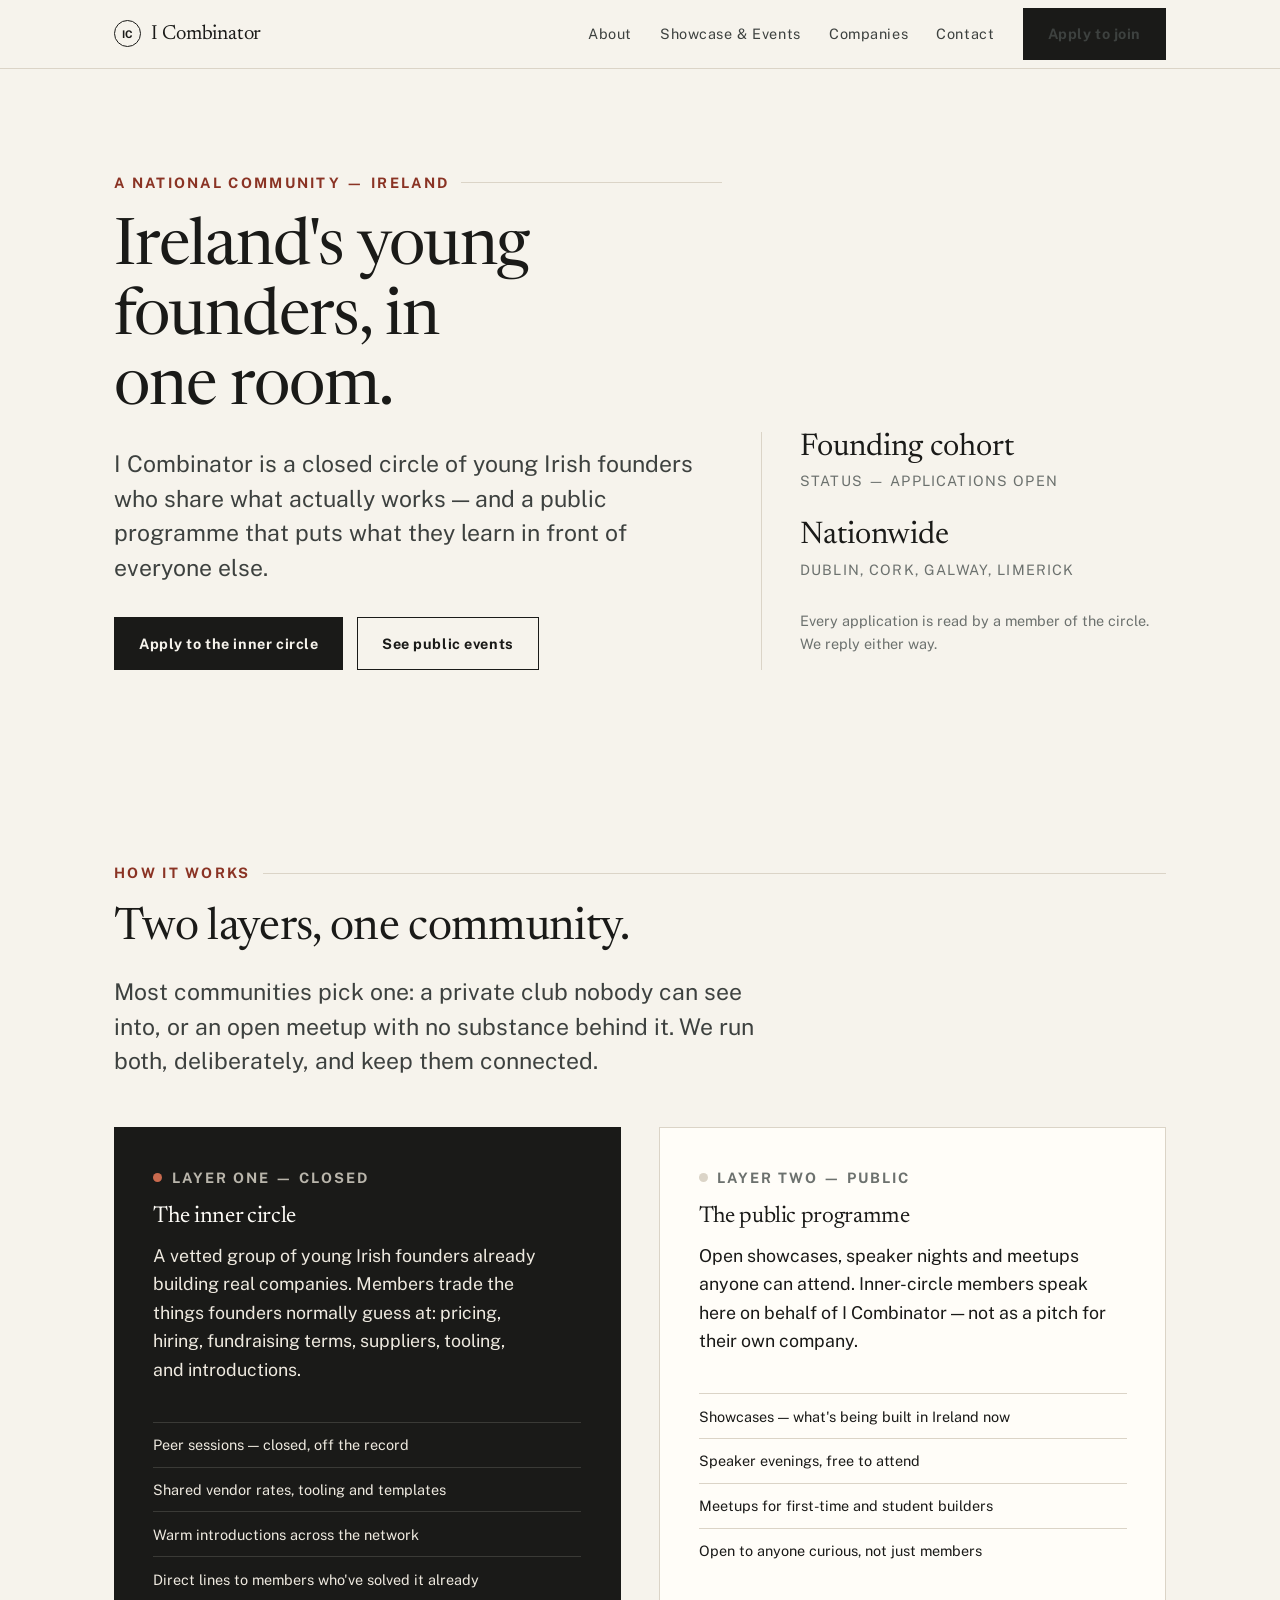
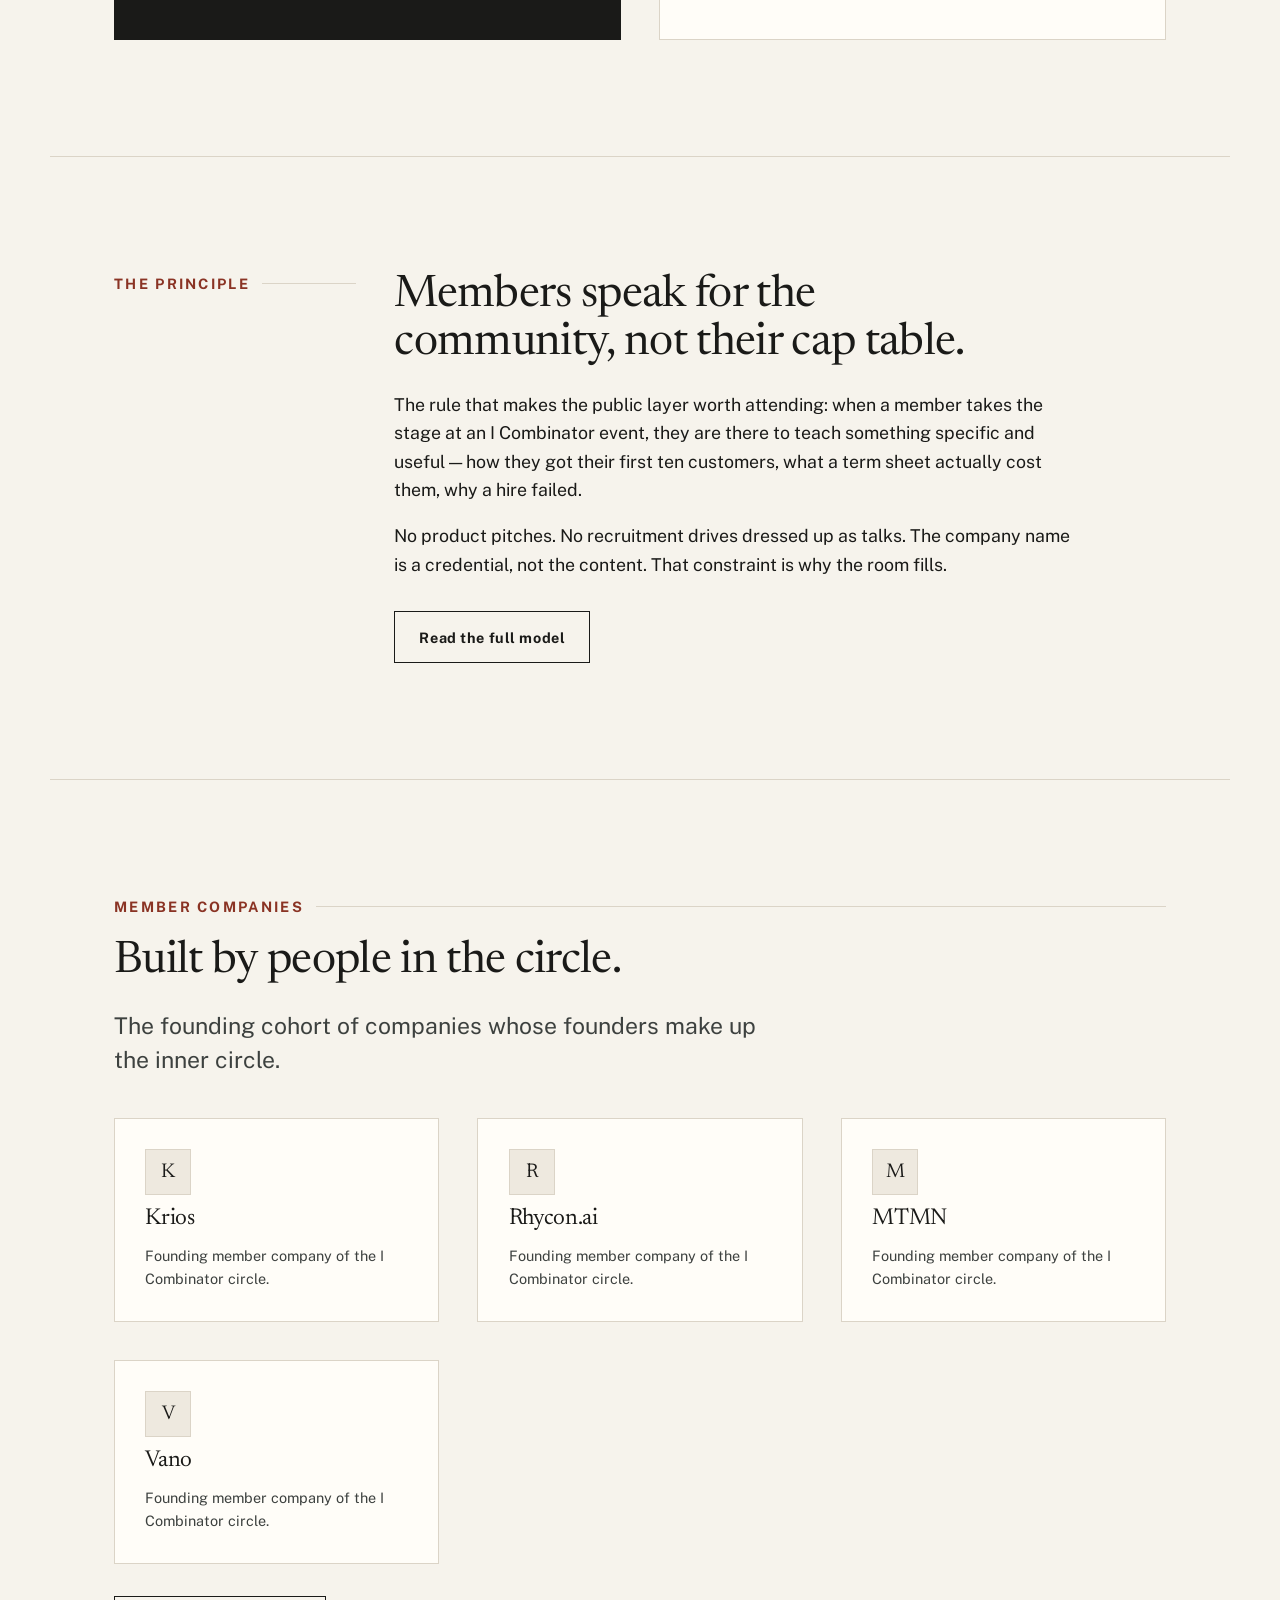
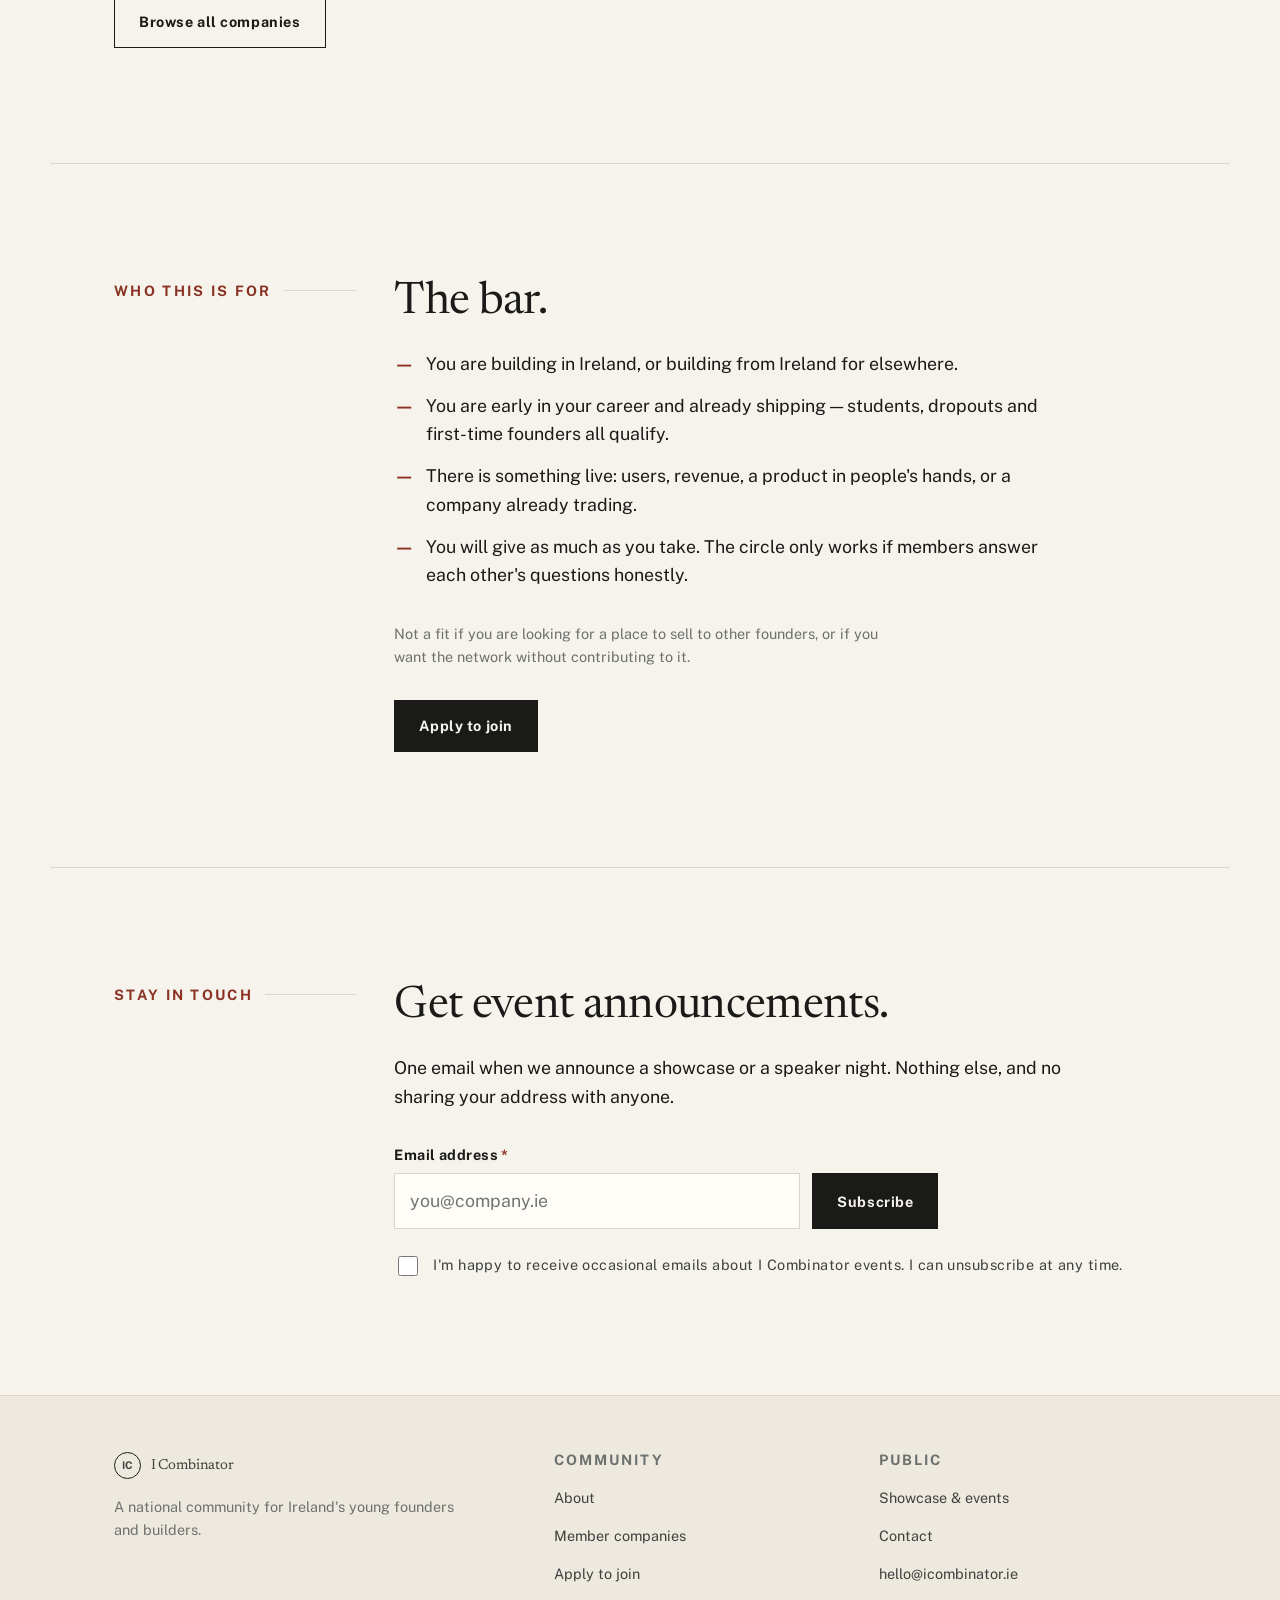
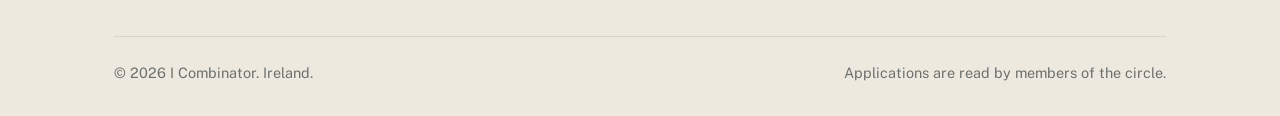
==== index.html @ bb3f9637 "Initial site: home, about, events, companies, apply, contact Static site (no build step), Matter.js-" ====
<!DOCTYPE html>
<html lang="en-IE">
<head>
<meta charset="utf-8">
<meta name="viewport" content="width=device-width, initial-scale=1">
<title>I Combinator — Ireland's community for young founders and builders</title>
<meta name="description" content="I Combinator is a national community for Ireland's best young founders and builders: a closed inner circle that shares knowledge and resources, and a public programme of showcases, talks and meetups.">
<meta property="og:title" content="I Combinator">
<meta property="og:description" content="A national community for Ireland's best young founders and builders.">
<meta property="og:type" content="website">
<link rel="preconnect" href="https://fonts.googleapis.com">
<link rel="preconnect" href="https://fonts.gstatic.com" crossorigin>
<link href="https://fonts.googleapis.com/css2?family=Newsreader:opsz,wght@6..72,400;6..72,500&family=Public+Sans:wght@400;600;700&display=swap" rel="stylesheet">
<link rel="stylesheet" href="assets/css/site.css">
<script defer src="assets/js/site.js"></script>
</head>
<body>
<a class="skip" href="#main">Skip to content</a>

<header class="site-head">
  <div class="wrap site-head__inner">
    <a class="brand" href="index.html">
      <span class="brand__mark" aria-hidden="true">IC</span>
      <span>I Combinator</span>
    </a>
    <button class="nav-toggle" type="button" aria-expanded="false" aria-controls="primary-nav">Menu</button>
    <nav class="nav" id="primary-nav" aria-label="Primary">
      <a href="about.html">About</a>
      <a href="events.html">Showcase &amp; Events</a>
      <a href="companies.html">Companies</a>
      <a href="contact.html">Contact</a>
      <a class="btn" href="apply.html">Apply to join</a>
    </nav>
  </div>
</header>

<main id="main">

  <section class="hero wrap">
    <div class="hero__grid">
      <div>
        <p class="eyebrow">A national community — Ireland</p>
        <h1>Ireland's young founders, in one room.</h1>
        <p class="lede">I Combinator is a closed circle of young Irish founders who share what
          actually works — and a public programme that puts what they learn in front of everyone else.</p>
        <div class="btn-row">
          <a class="btn" href="apply.html">Apply to the inner circle</a>
          <a class="btn btn--ghost" href="events.html">See public events</a>
        </div>
      </div>
      <div class="hero__meta">
        <span class="hero__stat">Founding cohort</span>
        <span class="hero__statlabel">Status — applications open</span>
        <span class="hero__stat">Nationwide</span>
        <span class="hero__statlabel">Dublin, Cork, Galway, Limerick</span>
        <p class="form-note">Every application is read by a member of the circle. We reply either way.</p>
      </div>
    </div>
  </section>

  <section class="section wrap">
    <p class="eyebrow">How it works</p>
    <h2>Two layers, one community.</h2>
    <p class="lede">Most communities pick one: a private club nobody can see into, or an open
      meetup with no substance behind it. We run both, deliberately, and keep them connected.</p>

    <div class="layers">
      <div class="layer layer--closed">
        <p class="layer__tag">Layer one — closed</p>
        <h3>The inner circle</h3>
        <p>A vetted group of young Irish founders already building real companies. Members trade the
          things founders normally guess at: pricing, hiring, fundraising terms, suppliers, tooling,
          and introductions.</p>
        <ul>
          <li>Peer sessions — closed, off the record</li>
          <li>Shared vendor rates, tooling and templates</li>
          <li>Warm introductions across the network</li>
          <li>Direct lines to members who've solved it already</li>
        </ul>
      </div>
      <div class="layer">
        <p class="layer__tag">Layer two — public</p>
        <h3>The public programme</h3>
        <p>Open showcases, speaker nights and meetups anyone can attend. Inner-circle members speak
          here on behalf of I Combinator — not as a pitch for their own company.</p>
        <ul>
          <li>Showcases — what's being built in Ireland now</li>
          <li>Speaker evenings, free to attend</li>
          <li>Meetups for first-time and student builders</li>
          <li>Open to anyone curious, not just members</li>
        </ul>
      </div>
    </div>
  </section>

  <section class="section wrap">
    <div class="split">
      <div><p class="eyebrow">The principle</p></div>
      <div class="measure">
        <h2>Members speak for the community, not their cap table.</h2>
        <p>The rule that makes the public layer worth attending: when a member takes the stage at an
          I Combinator event, they are there to teach something specific and useful — how they got
          their first ten customers, what a term sheet actually cost them, why a hire failed.</p>
        <p>No product pitches. No recruitment drives dressed up as talks. The company name is a
          credential, not the content. That constraint is why the room fills.</p>
        <div class="btn-row">
          <a class="btn btn--ghost" href="about.html">Read the full model</a>
        </div>
      </div>
    </div>
  </section>

  <section class="section wrap">
    <p class="eyebrow">Member companies</p>
    <h2>Built by people in the circle.</h2>
    <p class="lede">The founding cohort of companies whose founders make up the inner circle.</p>
    <!-- TODO(owner): replace the one-line descriptions below with copy each founder approves. -->
    <div class="grid-3" style="margin-top:2.5rem">
      <article class="card company">
        <span class="company__logo" aria-hidden="true">K</span>
        <h3 class="company__name">Krios</h3>
        <p class="company__desc">Founding member company of the I Combinator circle.</p>
      </article>
      <article class="card company">
        <span class="company__logo" aria-hidden="true">R</span>
        <h3 class="company__name">Rhycon.ai</h3>
        <p class="company__desc">Founding member company of the I Combinator circle.</p>
      </article>
      <article class="card company">
        <span class="company__logo" aria-hidden="true">M</span>
        <h3 class="company__name">MTMN</h3>
        <p class="company__desc">Founding member company of the I Combinator circle.</p>
      </article>
      <article class="card company">
        <span class="company__logo" aria-hidden="true">V</span>
        <h3 class="company__name">Vano</h3>
        <p class="company__desc">Founding member company of the I Combinator circle.</p>
      </article>
    </div>
    <div class="btn-row"><a class="btn btn--ghost" href="companies.html">Browse all companies</a></div>
  </section>

  <section class="section wrap">
    <div class="split">
      <div><p class="eyebrow">Who this is for</p></div>
      <div class="measure">
        <h2>The bar.</h2>
        <ul class="check">
          <li>You are building in Ireland, or building from Ireland for elsewhere.</li>
          <li>You are early in your career and already shipping — students, dropouts and
            first-time founders all qualify.</li>
          <li>There is something live: users, revenue, a product in people's hands, or a
            company already trading.</li>
          <li>You will give as much as you take. The circle only works if members answer
            each other's questions honestly.</li>
        </ul>
        <p class="form-note" style="margin-top:2rem">Not a fit if you are looking for a place to
          sell to other founders, or if you want the network without contributing to it.</p>
        <div class="btn-row"><a class="btn" href="apply.html">Apply to join</a></div>
      </div>
    </div>
  </section>

  <section class="section wrap">
    <div class="split">
      <div><p class="eyebrow">Stay in touch</p></div>
      <div>
        <h2>Get event announcements.</h2>
        <p class="measure">One email when we announce a showcase or a speaker night. Nothing else,
          and no sharing your address with anyone.</p>
        <form class="form" data-form="Newsletter signup" novalidate style="margin-top:2rem">
          <div class="field">
            <label for="nl-email">Email address <span class="req" aria-hidden="true">*</span></label>
            <div class="subscribe">
              <input type="email" id="nl-email" name="email" required autocomplete="email"
                     placeholder="you@company.ie">
              <button class="btn" type="submit" data-label="Subscribe">Subscribe</button>
            </div>
            <p class="error-msg" role="alert" hidden></p>
          </div>
          <div class="field consent">
            <input type="checkbox" id="nl-consent" name="consent" required>
            <label for="nl-consent">I'm happy to receive occasional emails about I Combinator events.
              I can unsubscribe at any time.</label>
            <p class="error-msg" role="alert" hidden></p>
          </div>
          <p class="status" role="status" tabindex="-1" hidden></p>
        </form>
      </div>
    </div>
  </section>

</main>

<footer class="site-foot">
  <div class="wrap">
    <div class="foot-grid">
      <div>
        <a class="brand" href="index.html">
          <span class="brand__mark" aria-hidden="true">IC</span>
          <span>I Combinator</span>
        </a>
        <p class="form-note" style="margin-top:1rem">A national community for Ireland's young
          founders and builders.</p>
      </div>
      <div>
        <h4>Community</h4>
        <ul>
          <li><a href="about.html">About</a></li>
          <li><a href="companies.html">Member companies</a></li>
          <li><a href="apply.html">Apply to join</a></li>
        </ul>
      </div>
      <div>
        <h4>Public</h4>
        <ul>
          <li><a href="events.html">Showcase &amp; events</a></li>
          <li><a href="contact.html">Contact</a></li>
          <li><a href="mailto:hello@icombinator.ie">hello@icombinator.ie</a></li>
        </ul>
      </div>
    </div>
    <div class="foot-base">
      <span>&copy; <span data-year>2026</span> I Combinator. Ireland.</span>
      <span>Applications are read by members of the circle.</span>
    </div>
  </div>
</footer>
</body>
</html>
---- assets/css/site.css ----
/* I Combinator — design system.
   Editorial/institutional: strict grid, generous whitespace, restrained palette,
   serif display + civic grotesk text. No gradients, no blobs, no glass, no shadows. */

/* ---------- tokens ---------- */
:root {
  --ink:        #1a1a18;
  --ink-soft:   #3d413f;
  --ink-mute:   #6c716e;
  --paper:      #f6f3ec;
  --paper-2:    #eee9df;
  --line:       #dbd4c7;
  --accent:     #8a3324;   /* deep rust — deliberately unlike YC orange / EI navy-green */
  --accent-ink: #6d2818;
  --white:      #fffdf8;

  --w-page: 1180px;
  --gap: clamp(1.25rem, 3vw, 2.5rem);
  --pad-x: clamp(1.25rem, 5vw, 4rem);
  --section-y: clamp(4rem, 9vw, 8rem);

  --serif: "Newsreader", "Iowan Old Style", Georgia, "Times New Roman", serif;
  --sans: "Public Sans", -apple-system, BlinkMacSystemFont, "Segoe UI", Helvetica, Arial, sans-serif;

  --step--1: clamp(0.82rem, 0.79rem + 0.15vw, 0.9rem);
  --step-0:  clamp(1rem, 0.96rem + 0.2vw, 1.11rem);
  --step-1:  clamp(1.2rem, 1.12rem + 0.4vw, 1.5rem);
  --step-2:  clamp(1.5rem, 1.35rem + 0.75vw, 2.1rem);
  --step-3:  clamp(1.9rem, 1.6rem + 1.5vw, 3rem);
  --step-4:  clamp(2.4rem, 1.85rem + 2.75vw, 4.4rem);
}

/* ---------- reset ---------- */
*, *::before, *::after { box-sizing: border-box; }
html { -webkit-text-size-adjust: 100%; scroll-behavior: smooth; }
@media (prefers-reduced-motion: reduce) {
  html { scroll-behavior: auto; }
  *, *::before, *::after { animation-duration: .01ms !important; animation-iteration-count: 1 !important;
    transition-duration: .01ms !important; scroll-behavior: auto !important; }
}
body {
  margin: 0; background: var(--paper); color: var(--ink);
  font-family: var(--sans); font-size: var(--step-0); line-height: 1.6;
  text-rendering: optimizeLegibility;
}
img, svg { max-width: 100%; height: auto; display: block; }
h1, h2, h3, h4 { font-family: var(--serif); font-weight: 400; line-height: 1.08;
  letter-spacing: -0.015em; margin: 0 0 .5em; text-wrap: balance; }
h1 { font-size: var(--step-4); }
h2 { font-size: var(--step-3); }
h3 { font-size: var(--step-1); }
p { margin: 0 0 1em; text-wrap: pretty; }
a { color: inherit; text-underline-offset: .22em; text-decoration-thickness: 1px; }
:focus-visible { outline: 2.5px solid var(--accent); outline-offset: 3px; border-radius: 2px; }

/* ---------- layout ---------- */
.wrap { width: 100%; max-width: var(--w-page); margin-inline: auto; padding-inline: var(--pad-x); }
.section { padding-block: var(--section-y); }
.section + .section { border-top: 1px solid var(--line); }
.skip { position: absolute; left: -9999px; top: 0; background: var(--ink); color: var(--paper);
  padding: .75rem 1.25rem; z-index: 100; }
.skip:focus { left: 1rem; top: 1rem; }

.eyebrow {
  font-size: var(--step--1); letter-spacing: .16em; text-transform: uppercase;
  font-weight: 700; color: var(--accent); margin: 0 0 1.25rem;
  display: flex; align-items: center; gap: .75rem;
}
.eyebrow::after { content: ""; flex: 1; height: 1px; background: var(--line); }
.lede { font-size: var(--step-1); line-height: 1.5; color: var(--ink-soft); max-width: 46ch; }
.measure { max-width: 62ch; }

/* ---------- header ---------- */
.site-head { position: sticky; top: 0; z-index: 50; background: var(--paper);
  border-bottom: 1px solid var(--line); }
.site-head__inner { display: flex; align-items: center; justify-content: space-between; gap: 1rem;
  min-height: 68px; }
.brand { display: flex; align-items: center; gap: .6rem; font-family: var(--serif);
  font-size: 1.28rem; letter-spacing: -0.01em; text-decoration: none; }
.brand__mark { width: 27px; height: 27px; flex: none; border: 1.5px solid var(--ink); border-radius: 50%;
  display: grid; place-items: center; font-family: var(--sans); font-size: .66rem;
  font-weight: 700; letter-spacing: -0.02em; }
.nav { display: flex; align-items: center; gap: clamp(1rem, 2.2vw, 2rem); }
.nav a { font-size: var(--step--1); letter-spacing: .04em; text-decoration: none; color: var(--ink-soft); }
.nav a:hover, .nav a[aria-current="page"] { color: var(--ink); }
.nav a[aria-current="page"] { text-decoration: underline; text-decoration-color: var(--accent);
  text-decoration-thickness: 2px; }
.nav-toggle { display: none; }

@media (max-width: 880px) {
  .site-head__inner { position: relative; }
  .nav-toggle { display: inline-flex; align-items: center; gap: .5rem; background: none;
    border: 1px solid var(--line); padding: .55rem .8rem; font: inherit; font-size: var(--step--1);
    color: var(--ink); cursor: pointer; min-height: 44px; }
  .nav { position: absolute; inset: 100% 0 auto 0; flex-direction: column; align-items: stretch;
    gap: 0; background: var(--paper); border-bottom: 1px solid var(--line);
    padding: .5rem 0; margin-top: 1px; }
  .nav[hidden] { display: none; }
  .nav a { padding: .9rem 0; font-size: var(--step-0); min-height: 44px; display: flex;
    align-items: center; }
  .nav .btn { margin-top: .5rem; justify-content: center; }
}

/* ---------- buttons ---------- */
.btn { display: inline-flex; align-items: center; justify-content: center; gap: .5rem;
  padding: .85rem 1.5rem; min-height: 46px; font-size: var(--step--1); font-weight: 700;
  letter-spacing: .04em; text-decoration: none; border: 1px solid var(--ink); cursor: pointer;
  background: var(--ink); color: var(--paper); font-family: inherit;
  transition: background .18s ease, color .18s ease, border-color .18s ease; }
.btn:hover { background: var(--accent); border-color: var(--accent); }
.btn--ghost { background: transparent; color: var(--ink); }
.btn--ghost:hover { background: var(--ink); color: var(--paper); border-color: var(--ink); }
.btn-row { display: flex; flex-wrap: wrap; gap: .85rem; margin-top: 2rem; }

/* ---------- hero ---------- */
.hero { padding-block: clamp(3.5rem, 8vw, 7rem) clamp(3rem, 6vw, 5.5rem); }
.hero__grid { display: grid; grid-template-columns: 1.35fr .9fr; gap: var(--gap); align-items: end; }
.hero h1 { margin-bottom: .35em; }
.hero__meta { border-left: 1px solid var(--line); padding-left: var(--gap); }
.hero__stat { display: block; font-family: var(--serif); font-size: var(--step-2); line-height: 1; }
.hero__statlabel { font-size: var(--step--1); color: var(--ink-mute); letter-spacing: .08em;
  text-transform: uppercase; margin: .4rem 0 1.75rem; display: block; }
@media (max-width: 880px) {
  .hero__grid { grid-template-columns: 1fr; align-items: start; }
  .hero__meta { border-left: 0; border-top: 1px solid var(--line); padding-left: 0; padding-top: var(--gap); }
}

/* ---------- two-layer diagram ---------- */
.layers { display: grid; grid-template-columns: repeat(2, 1fr); gap: var(--gap); margin-top: 3rem; }
.layer { border: 1px solid var(--line); background: var(--white); padding: clamp(1.5rem, 3vw, 2.5rem);
  display: flex; flex-direction: column; }
.layer__tag { font-size: var(--step--1); letter-spacing: .14em; text-transform: uppercase; font-weight: 700;
  color: var(--ink-mute); margin-bottom: 1rem; display: flex; align-items: center; gap: .6rem; }
.layer__tag::before { content: ""; width: 9px; height: 9px; border-radius: 50%; background: var(--line); }
.layer--closed { background: var(--ink); color: var(--paper-2); border-color: var(--ink); }
.layer--closed .layer__tag { color: #b9b5ab; }
.layer--closed .layer__tag::before { background: #c96a4e; }
.layer--closed h3 { color: var(--white); }
.layer ul { margin: 1.25rem 0 0; padding: 0; list-style: none; }
.layer li { padding: .65rem 0; border-top: 1px solid var(--line); font-size: var(--step--1); }
.layer--closed li { border-color: #3a3a36; }
@media (max-width: 760px) { .layers { grid-template-columns: 1fr; } }

/* ---------- grids ---------- */
.grid-3 { display: grid; grid-template-columns: repeat(auto-fit, minmax(min(100%, 270px), 1fr)); gap: var(--gap); }
.grid-2 { display: grid; grid-template-columns: repeat(auto-fit, minmax(min(100%, 340px), 1fr)); gap: var(--gap); }
.split { display: grid; grid-template-columns: minmax(0, 22ch) minmax(0, 1fr); gap: var(--gap); }
@media (max-width: 760px) { .split { grid-template-columns: 1fr; } }

.numbered { counter-reset: n; }
.numbered > * { counter-increment: n; }
.numbered h3::before { content: counter(n, decimal-leading-zero); font-family: var(--sans);
  font-size: var(--step--1); font-weight: 700; color: var(--accent); display: block;
  margin-bottom: .75rem; letter-spacing: .1em; }

/* ---------- cards ---------- */
.card { border: 1px solid var(--line); background: var(--white); padding: clamp(1.25rem, 2.5vw, 1.9rem);
  display: flex; flex-direction: column; gap: .5rem; }
.card__meta { font-size: var(--step--1); color: var(--ink-mute); letter-spacing: .06em;
  text-transform: uppercase; }

.company { gap: .75rem; }
.company__logo { width: 46px; height: 46px; border: 1px solid var(--line); display: grid;
  place-items: center; font-family: var(--serif); font-size: 1.25rem; background: var(--paper-2);
  color: var(--ink); flex: none; }
.company__name { font-family: var(--serif); font-size: var(--step-1); margin: 0; }
.company__desc { color: var(--ink-soft); font-size: var(--step--1); margin: 0; }
.company__founder { font-size: var(--step--1); color: var(--ink-mute); margin-top: auto; padding-top: .9rem;
  border-top: 1px solid var(--line); }
.company__founder a { color: var(--ink-soft); }
.tag { display: inline-block; font-size: .72rem; letter-spacing: .1em; text-transform: uppercase;
  border: 1px solid var(--line); padding: .25rem .55rem; color: var(--ink-mute); }
.filters { display: flex; flex-wrap: wrap; gap: .6rem; margin-bottom: 2.5rem; }
.filter { font: inherit; font-size: var(--step--1); letter-spacing: .06em; text-transform: uppercase;
  background: none; border: 1px solid var(--line); padding: .6rem 1rem; min-height: 44px;
  cursor: pointer; color: var(--ink-soft); }
.filter[aria-pressed="true"] { background: var(--ink); color: var(--paper); border-color: var(--ink); }

/* ---------- events ---------- */
.event { display: grid; grid-template-columns: 140px 1fr auto; gap: var(--gap); align-items: start;
  padding-block: 2rem; border-top: 1px solid var(--line); }
.event:last-child { border-bottom: 1px solid var(--line); }
.event__date { font-family: var(--serif); font-size: var(--step-1); line-height: 1.1; }
.event__date span { display: block; font-family: var(--sans); font-size: var(--step--1);
  color: var(--ink-mute); letter-spacing: .08em; text-transform: uppercase; margin-top: .3rem; }
.event__body h3 { margin-bottom: .35em; }
.event__body p { margin-bottom: .5rem; }
@media (max-width: 760px) {
  .event { grid-template-columns: 1fr; gap: 1rem; }
  .event__date { display: flex; align-items: baseline; gap: .6rem; }
  .event__date span { margin-top: 0; }
}

/* ---------- forms ---------- */
.form { display: grid; gap: 1.5rem; max-width: 46rem; }
.field { display: grid; gap: .45rem; }
.field label { font-size: var(--step--1); font-weight: 700; letter-spacing: .03em; }
.field .hint { font-size: var(--step--1); color: var(--ink-mute); }
.req { color: var(--accent); }
input, textarea, select { font: inherit; font-size: var(--step-0); padding: .8rem .9rem; min-height: 46px;
  border: 1px solid var(--line); background: var(--white); color: var(--ink); border-radius: 0; width: 100%; }
input:focus, textarea:focus, select:focus { border-color: var(--ink); }
textarea { min-height: 8rem; resize: vertical; line-height: 1.55; }
.field--error input, .field--error textarea, .field--error select { border-color: var(--accent); }
.error-msg { font-size: var(--step--1); color: var(--accent-ink); font-weight: 700; }
.error-msg[hidden] { display: none; }
.field-row { display: grid; grid-template-columns: 1fr 1fr; gap: 1.5rem; }
@media (max-width: 620px) { .field-row { grid-template-columns: 1fr; } }
.form-note { font-size: var(--step--1); color: var(--ink-mute); max-width: 56ch; }
.consent { display: grid; grid-template-columns: auto 1fr; gap: .75rem; align-items: start; }
.consent input { width: 20px; height: 20px; min-height: 20px; margin-top: .2rem; accent-color: var(--accent); }
.consent label { font-weight: 400; font-size: var(--step--1); color: var(--ink-soft); }

.status { padding: 1rem 1.25rem; border: 1px solid var(--ink); background: var(--white);
  font-size: var(--step--1); }
.status[hidden] { display: none; }

.subscribe { display: flex; gap: .75rem; flex-wrap: wrap; max-width: 34rem; }
.subscribe input { flex: 1 1 15rem; }

/* ---------- checklist ---------- */
.check { list-style: none; padding: 0; margin: 0; display: grid; gap: .85rem; }
.check li { display: grid; grid-template-columns: auto 1fr; gap: .75rem; align-items: start; }
.check li::before { content: "—"; color: var(--accent); font-weight: 700; }

/* ---------- footer ---------- */
.site-foot { border-top: 1px solid var(--line); background: var(--paper-2); padding-block: 3.5rem 2rem; }
.foot-grid { display: grid; grid-template-columns: 1.4fr repeat(2, minmax(0, 1fr)); gap: var(--gap); }
.foot-grid h4 { font-family: var(--sans); font-size: var(--step--1); letter-spacing: .14em;
  text-transform: uppercase; color: var(--ink-mute); font-weight: 700; margin-bottom: 1rem; }
.foot-grid ul { list-style: none; margin: 0; padding: 0; display: grid; gap: .6rem; }
.foot-grid a { font-size: var(--step--1); color: var(--ink-soft); text-decoration: none; }
.foot-grid a:hover { color: var(--ink); text-decoration: underline; }
.foot-base { margin-top: 3rem; padding-top: 1.5rem; border-top: 1px solid var(--line);
  display: flex; flex-wrap: wrap; gap: 1rem; justify-content: space-between;
  font-size: var(--step--1); color: var(--ink-mute); }
@media (max-width: 760px) { .foot-grid { grid-template-columns: 1fr; } }

/* ---------- page header ---------- */
.page-head { padding-block: clamp(3rem, 6vw, 5rem) clamp(2rem, 4vw, 3rem);
  border-bottom: 1px solid var(--line); }
.page-head h1 { font-size: var(--step-3); }
.page-head .lede { max-width: 58ch; }
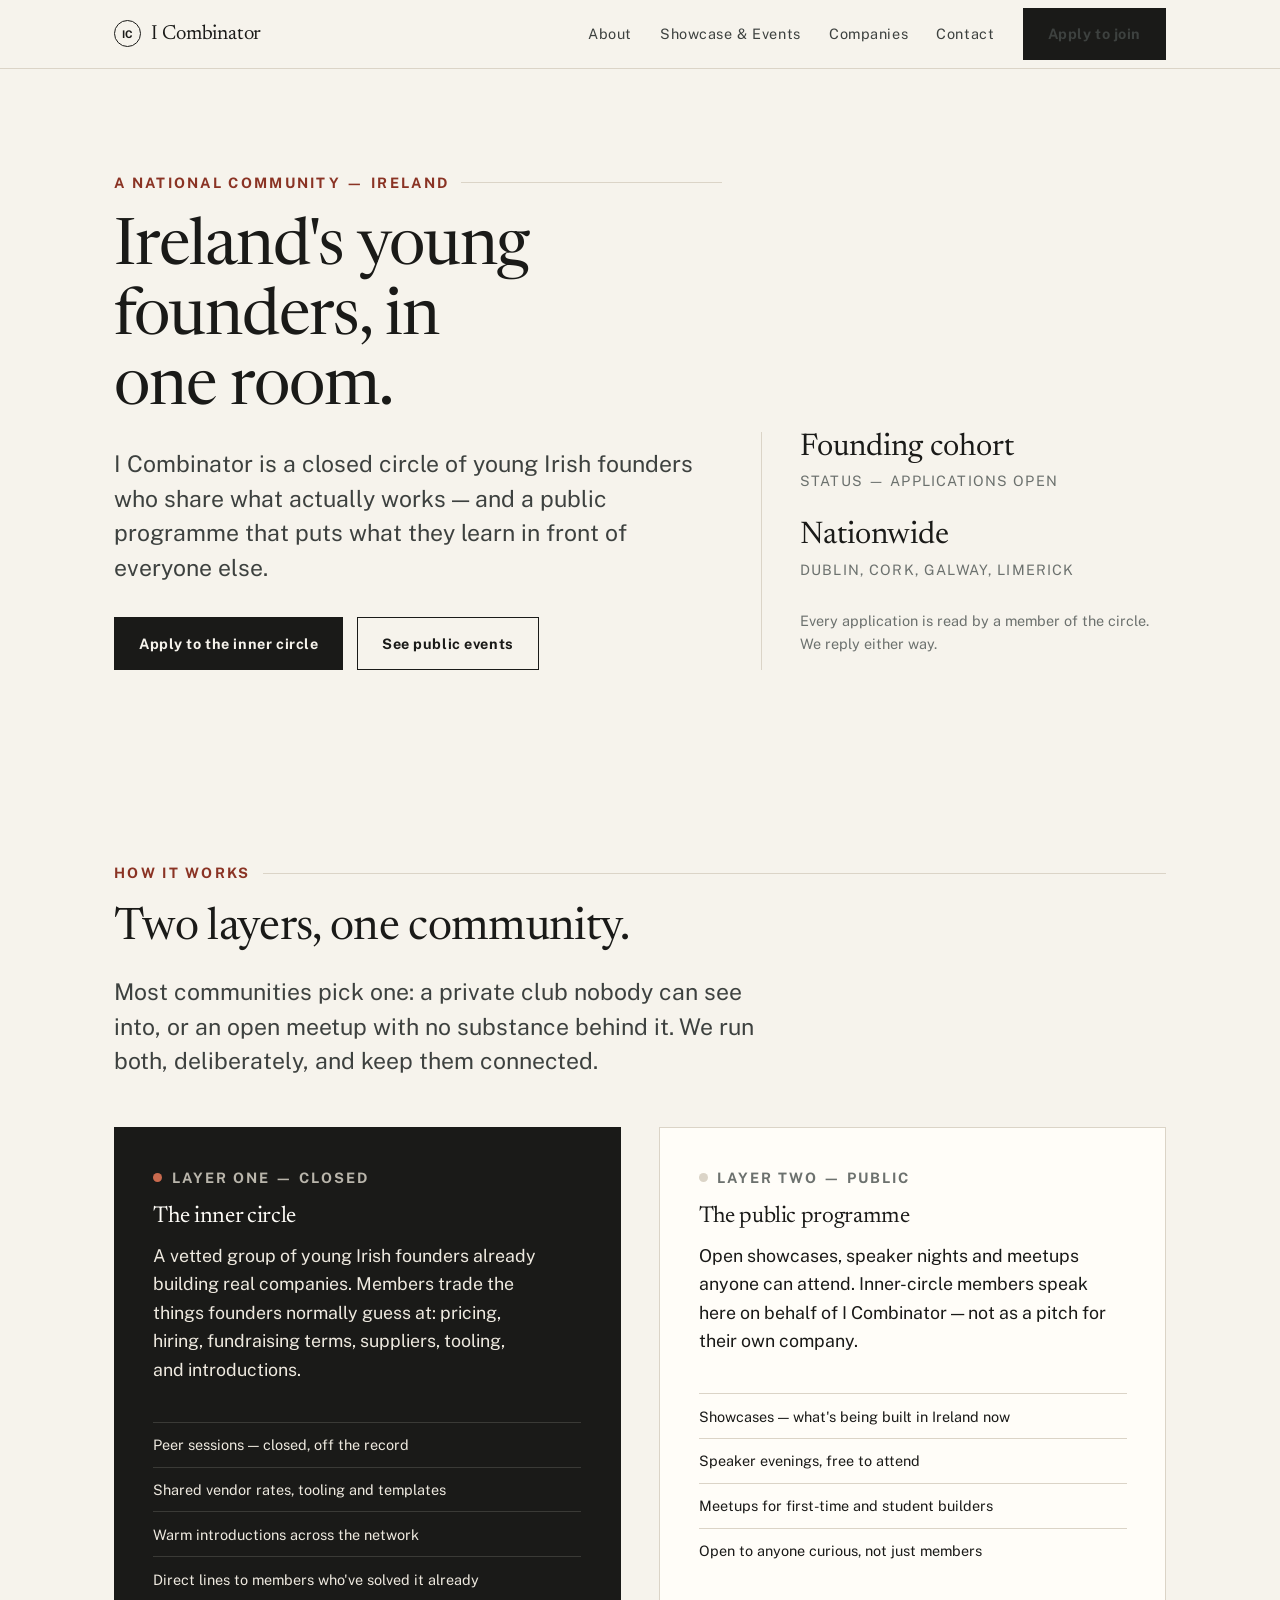
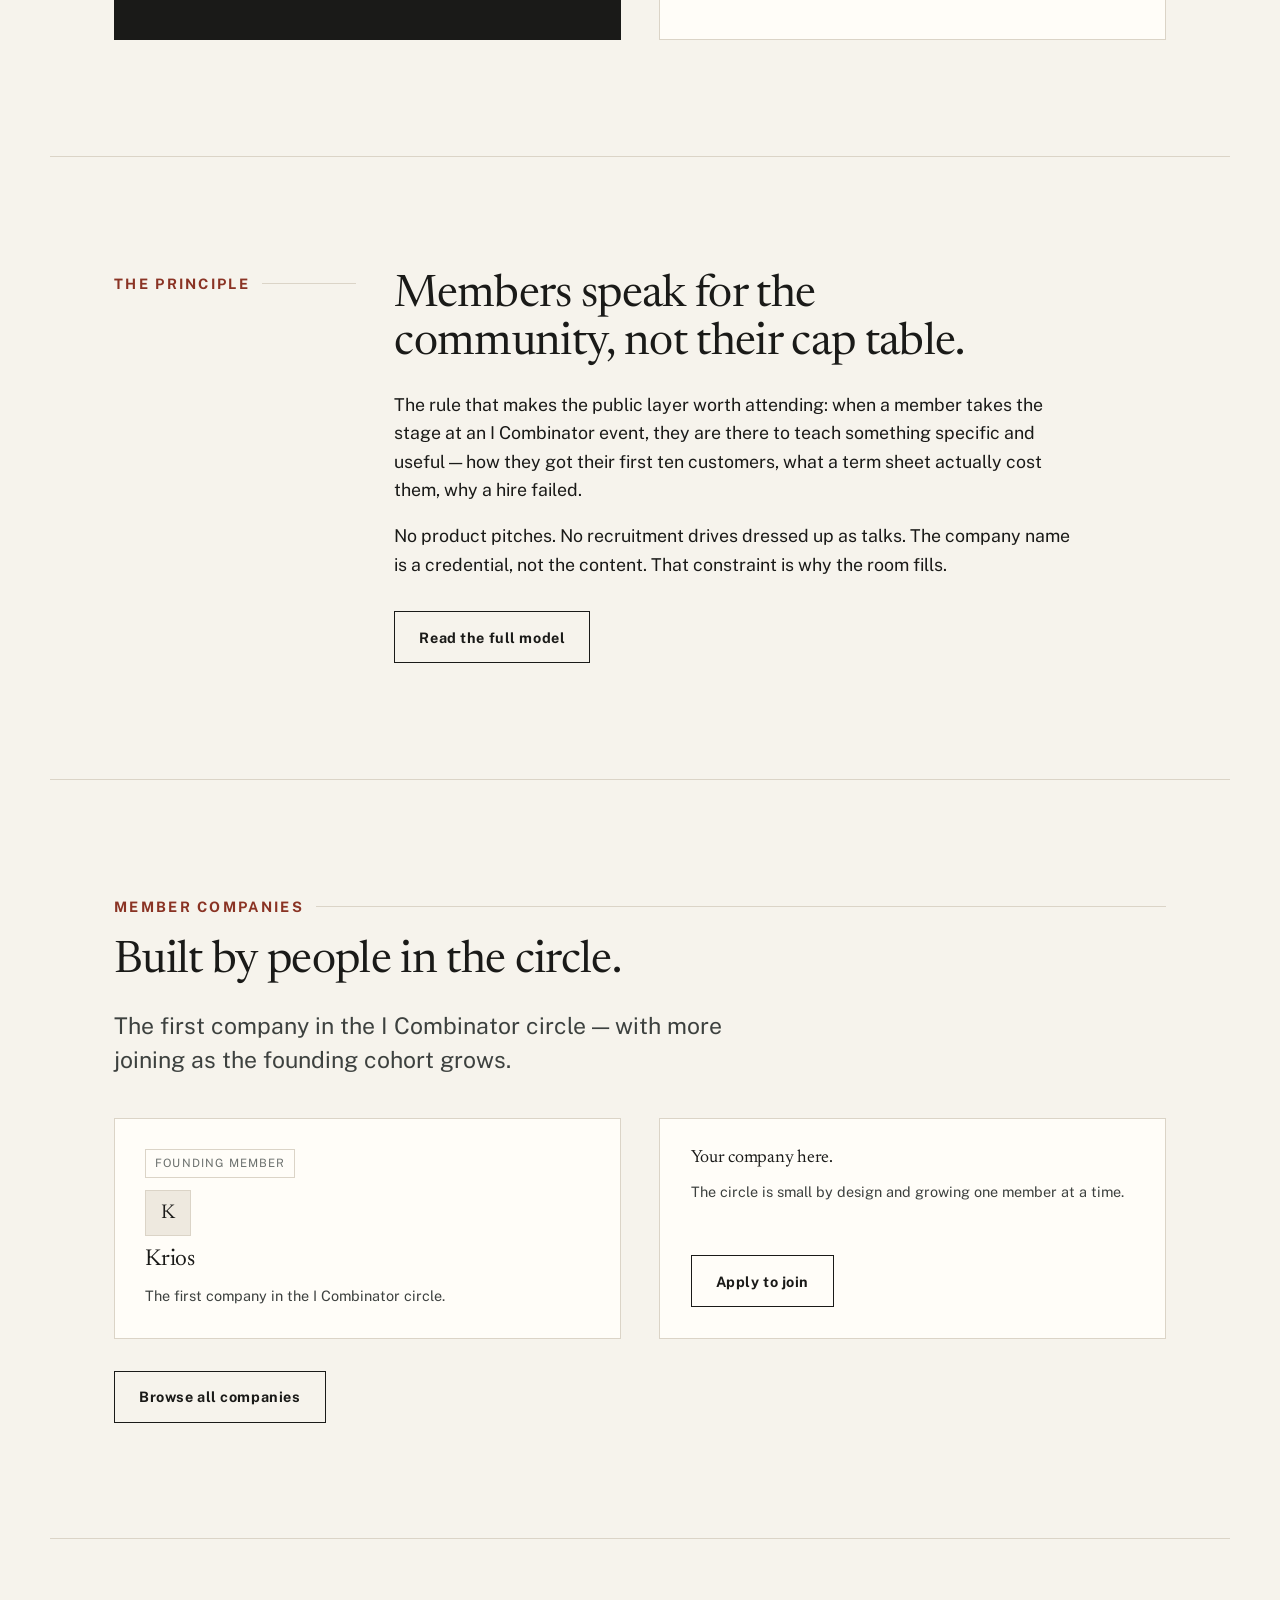
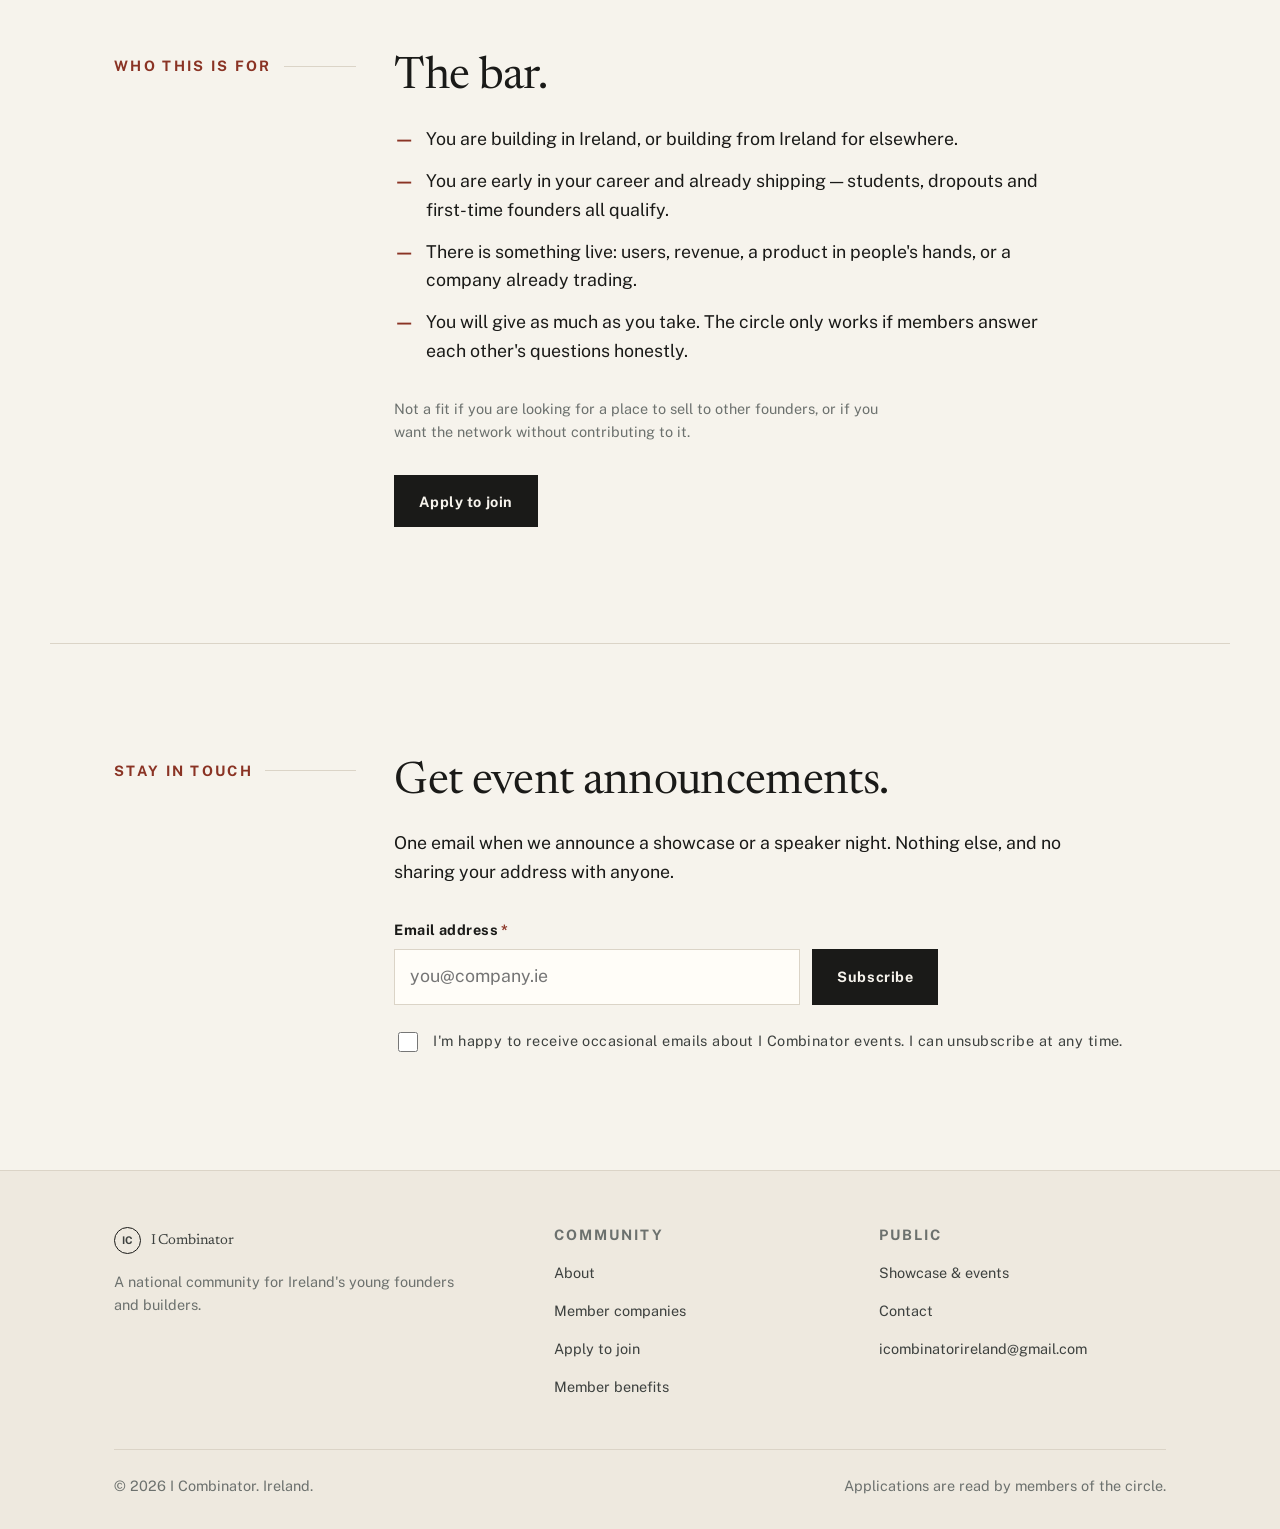
==== commit c315731f: "Wire mailing list to icombinatorireland@gmail.com, trim directory to Krios, add member benefits page" ====
--- a/index.html
+++ b/index.html
@@ -113,28 +113,19 @@
   <section class="section wrap">
     <p class="eyebrow">Member companies</p>
     <h2>Built by people in the circle.</h2>
-    <p class="lede">The founding cohort of companies whose founders make up the inner circle.</p>
-    <!-- TODO(owner): replace the one-line descriptions below with copy each founder approves. -->
+    <p class="lede">The first company in the I Combinator circle — with more joining as the
+      founding cohort grows.</p>
     <div class="grid-3" style="margin-top:2.5rem">
       <article class="card company">
+        <span class="tag" style="align-self:flex-start">Founding member</span>
         <span class="company__logo" aria-hidden="true">K</span>
         <h3 class="company__name">Krios</h3>
-        <p class="company__desc">Founding member company of the I Combinator circle.</p>
+        <p class="company__desc">The first company in the I Combinator circle.</p>
       </article>
-      <article class="card company">
-        <span class="company__logo" aria-hidden="true">R</span>
-        <h3 class="company__name">Rhycon.ai</h3>
-        <p class="company__desc">Founding member company of the I Combinator circle.</p>
-      </article>
-      <article class="card company">
-        <span class="company__logo" aria-hidden="true">M</span>
-        <h3 class="company__name">MTMN</h3>
-        <p class="company__desc">Founding member company of the I Combinator circle.</p>
-      </article>
-      <article class="card company">
-        <span class="company__logo" aria-hidden="true">V</span>
-        <h3 class="company__name">Vano</h3>
-        <p class="company__desc">Founding member company of the I Combinator circle.</p>
+      <article class="card company" style="justify-content:center;align-items:flex-start">
+        <h3 class="company__name" style="font-size:var(--step-0)">Your company here.</h3>
+        <p class="company__desc">The circle is small by design and growing one member at a time.</p>
+        <a class="btn btn--ghost" href="apply.html" style="margin-top:auto">Apply to join</a>
       </article>
     </div>
     <div class="btn-row"><a class="btn btn--ghost" href="companies.html">Browse all companies</a></div>
@@ -209,6 +200,7 @@
           <li><a href="about.html">About</a></li>
           <li><a href="companies.html">Member companies</a></li>
           <li><a href="apply.html">Apply to join</a></li>
+          <li><a href="benefits.html">Member benefits</a></li>
         </ul>
       </div>
       <div>
@@ -216,7 +208,7 @@
         <ul>
           <li><a href="events.html">Showcase &amp; events</a></li>
           <li><a href="contact.html">Contact</a></li>
-          <li><a href="mailto:hello@icombinator.ie">hello@icombinator.ie</a></li>
+          <li><a href="mailto:icombinatorireland@gmail.com">icombinatorireland@gmail.com</a></li>
         </ul>
       </div>
     </div>
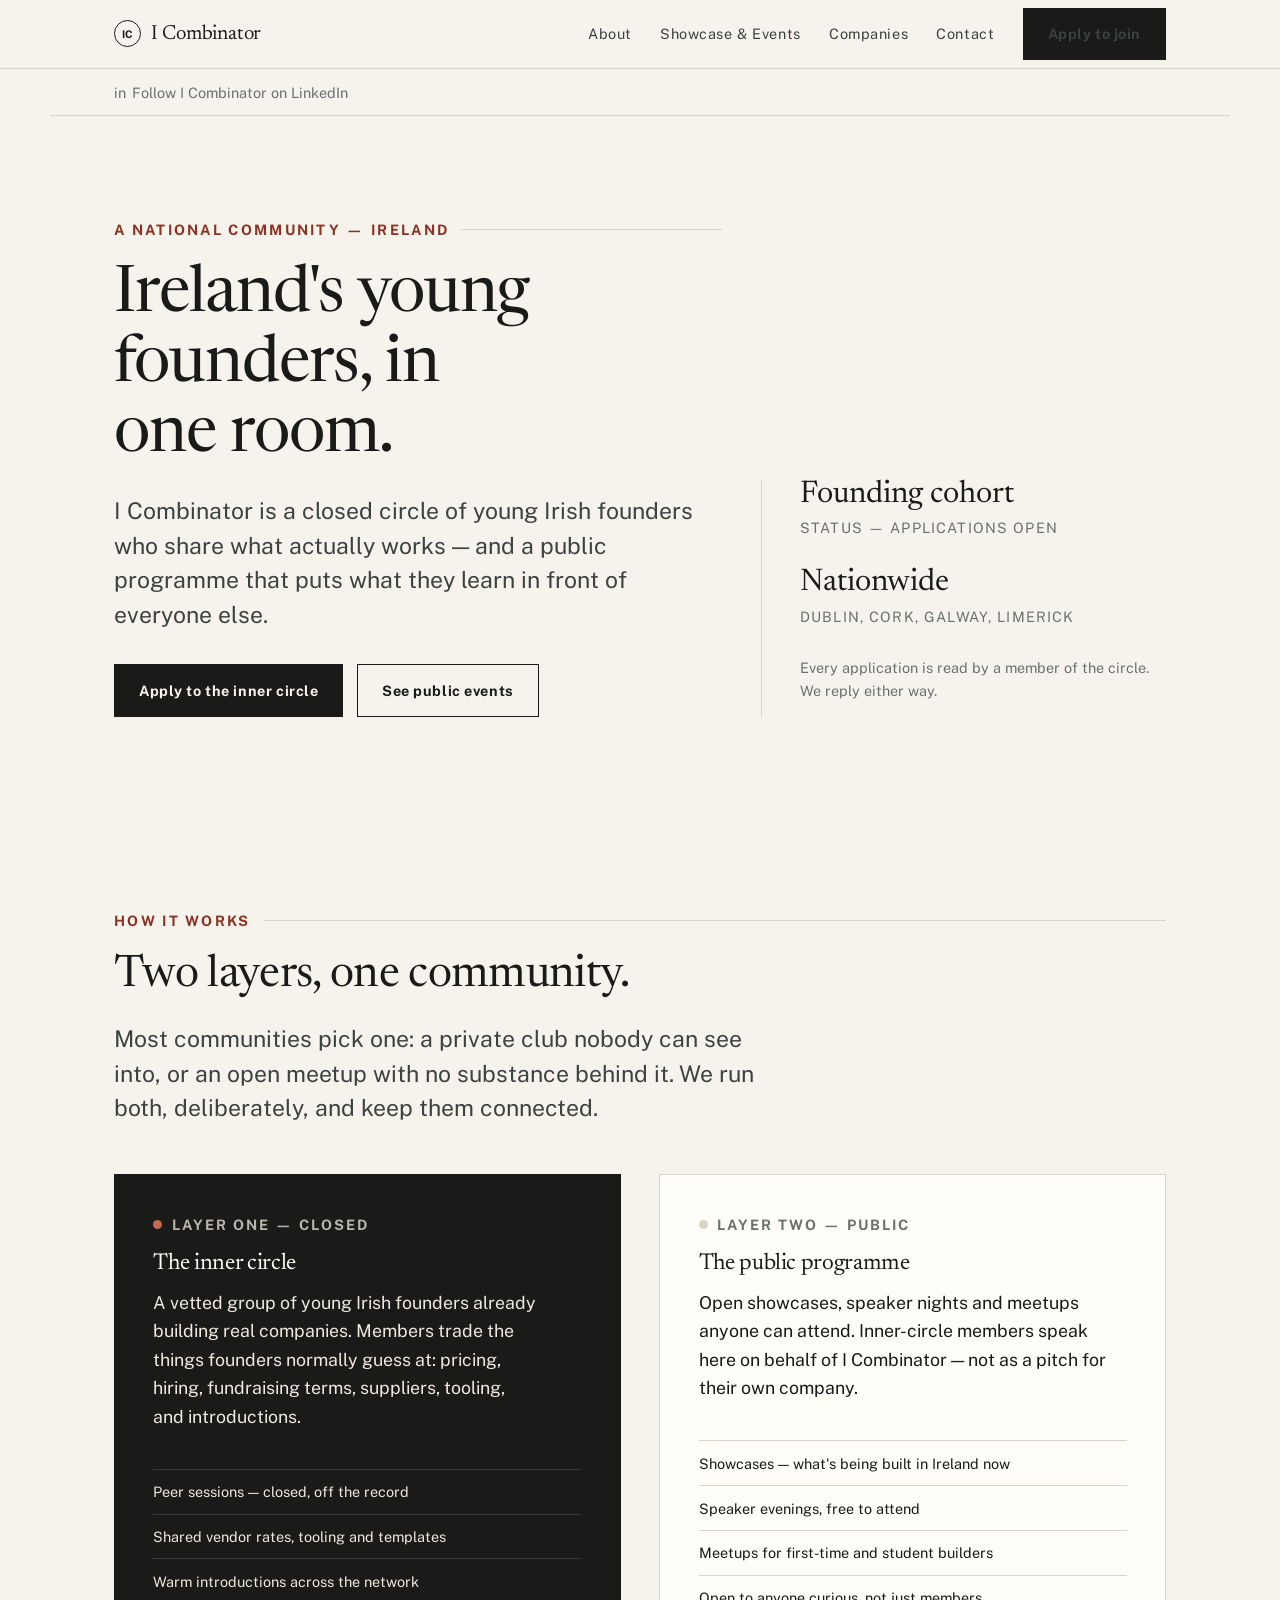
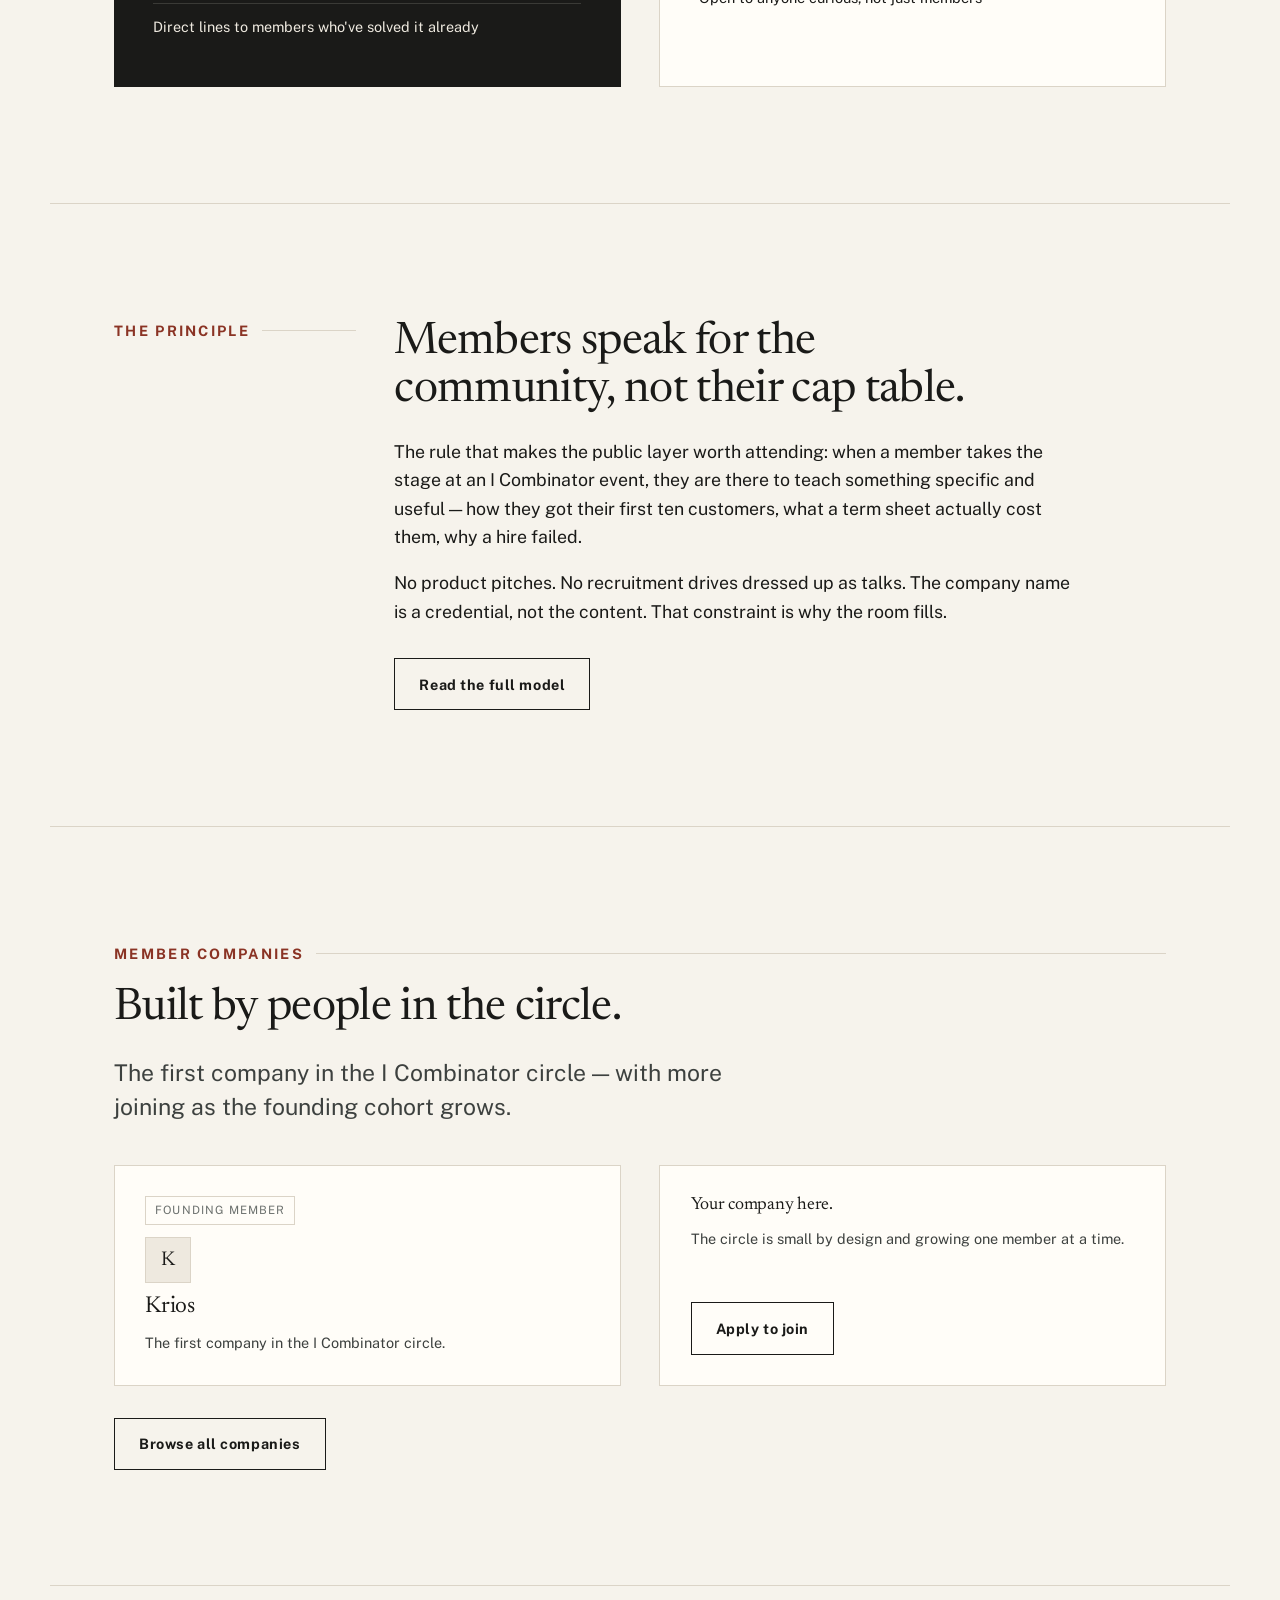
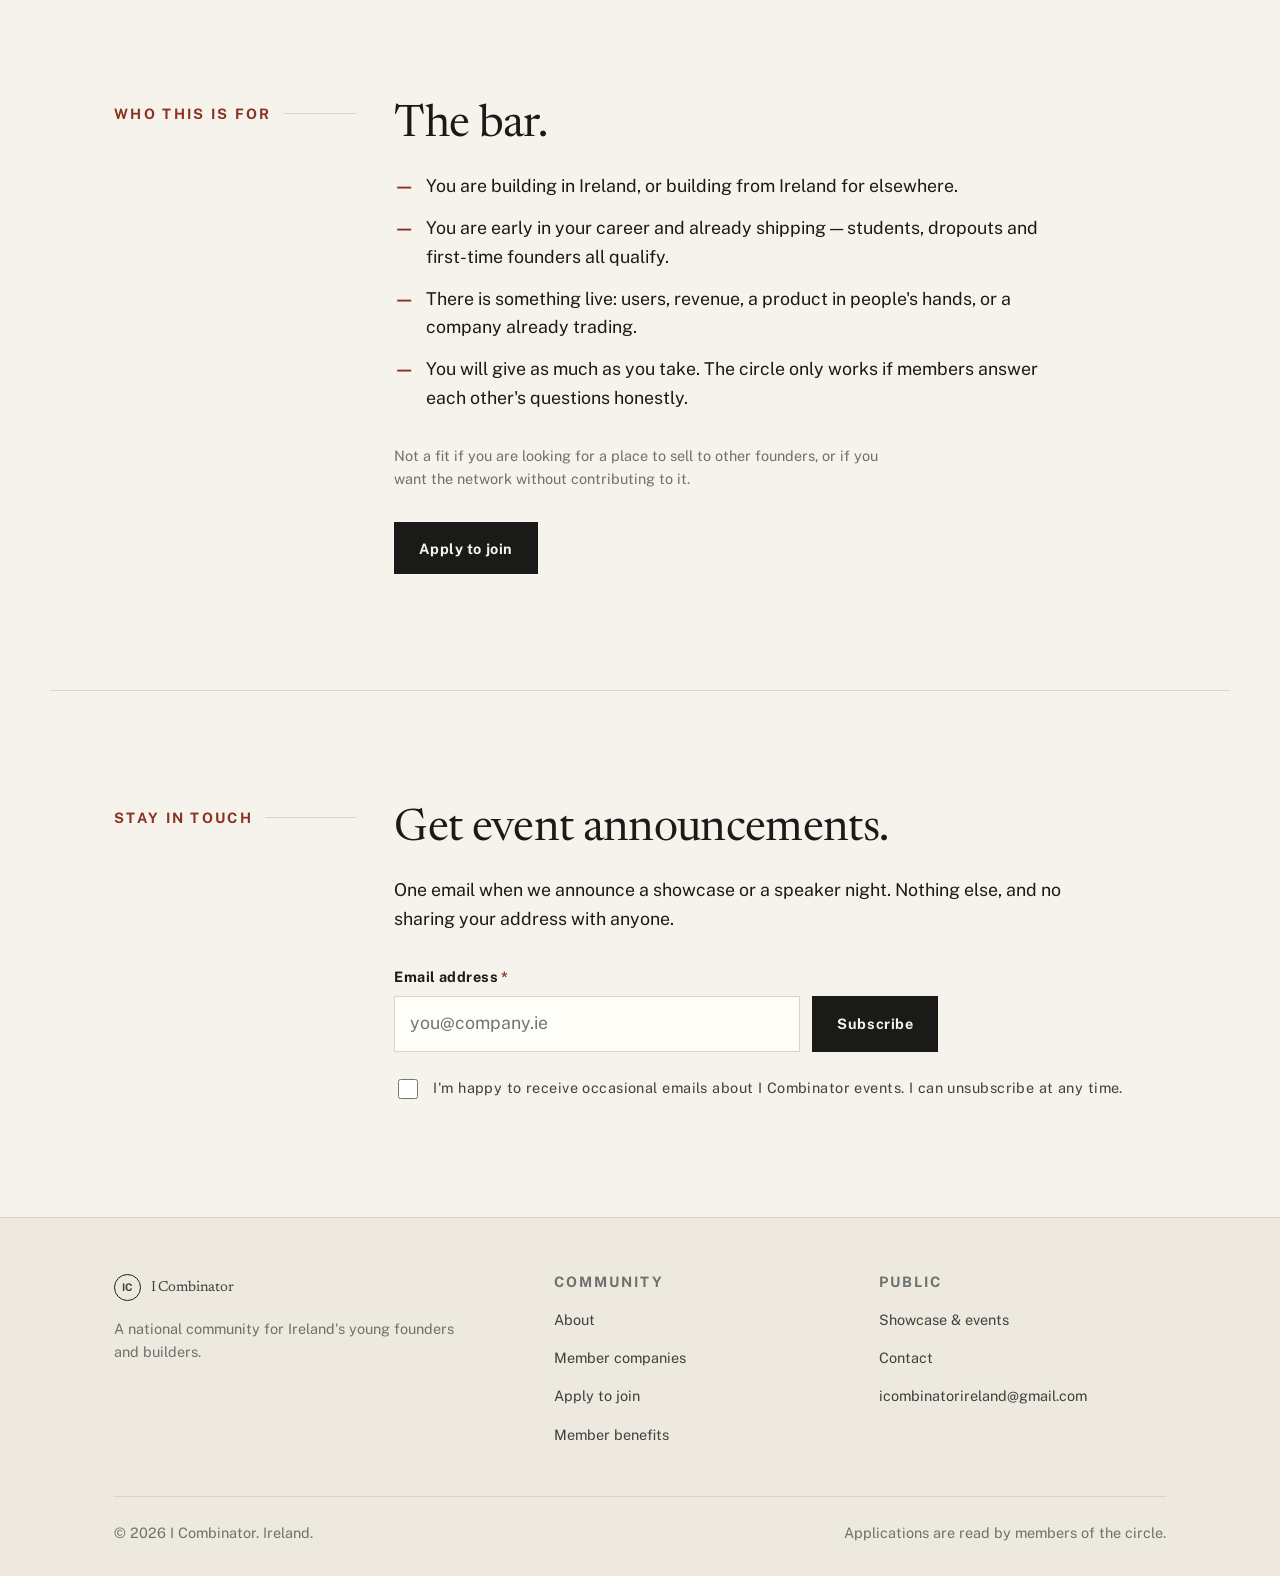
==== commit baa5a55d: "Add LinkedIn link below homepage header, with a smoke test - index.html: thin bar under the header l" ====
--- a/index.html
+++ b/index.html
@@ -34,6 +34,13 @@
   </div>
 </header>
 
+<div class="wrap" style="padding:.55rem var(--pad-x);border-bottom:1px solid var(--line)">
+  <a href="https://www.linkedin.com/company/icombinatorireland/" target="_blank" rel="noopener noreferrer"
+     style="font-size:var(--step--1);color:var(--ink-mute);text-decoration:none;display:inline-flex;align-items:center;gap:.4rem">
+    <span aria-hidden="true">in</span> Follow I Combinator on LinkedIn
+  </a>
+</div>
+
 <main id="main">
 
   <section class="hero wrap">
@@ -159,7 +166,9 @@
         <h2>Get event announcements.</h2>
         <p class="measure">One email when we announce a showcase or a speaker night. Nothing else,
           and no sharing your address with anyone.</p>
-        <form class="form" data-form="Newsletter signup" novalidate style="margin-top:2rem">
+        <form class="form" data-form="Newsletter signup" novalidate style="margin-top:2rem"
+              data-autoresponse="Thanks for subscribing to I Combinator updates. We'll only email when there's a real event to announce.">
+          <input type="text" name="_honey" style="display:none" tabindex="-1" autocomplete="off">
           <div class="field">
             <label for="nl-email">Email address <span class="req" aria-hidden="true">*</span></label>
             <div class="subscribe">
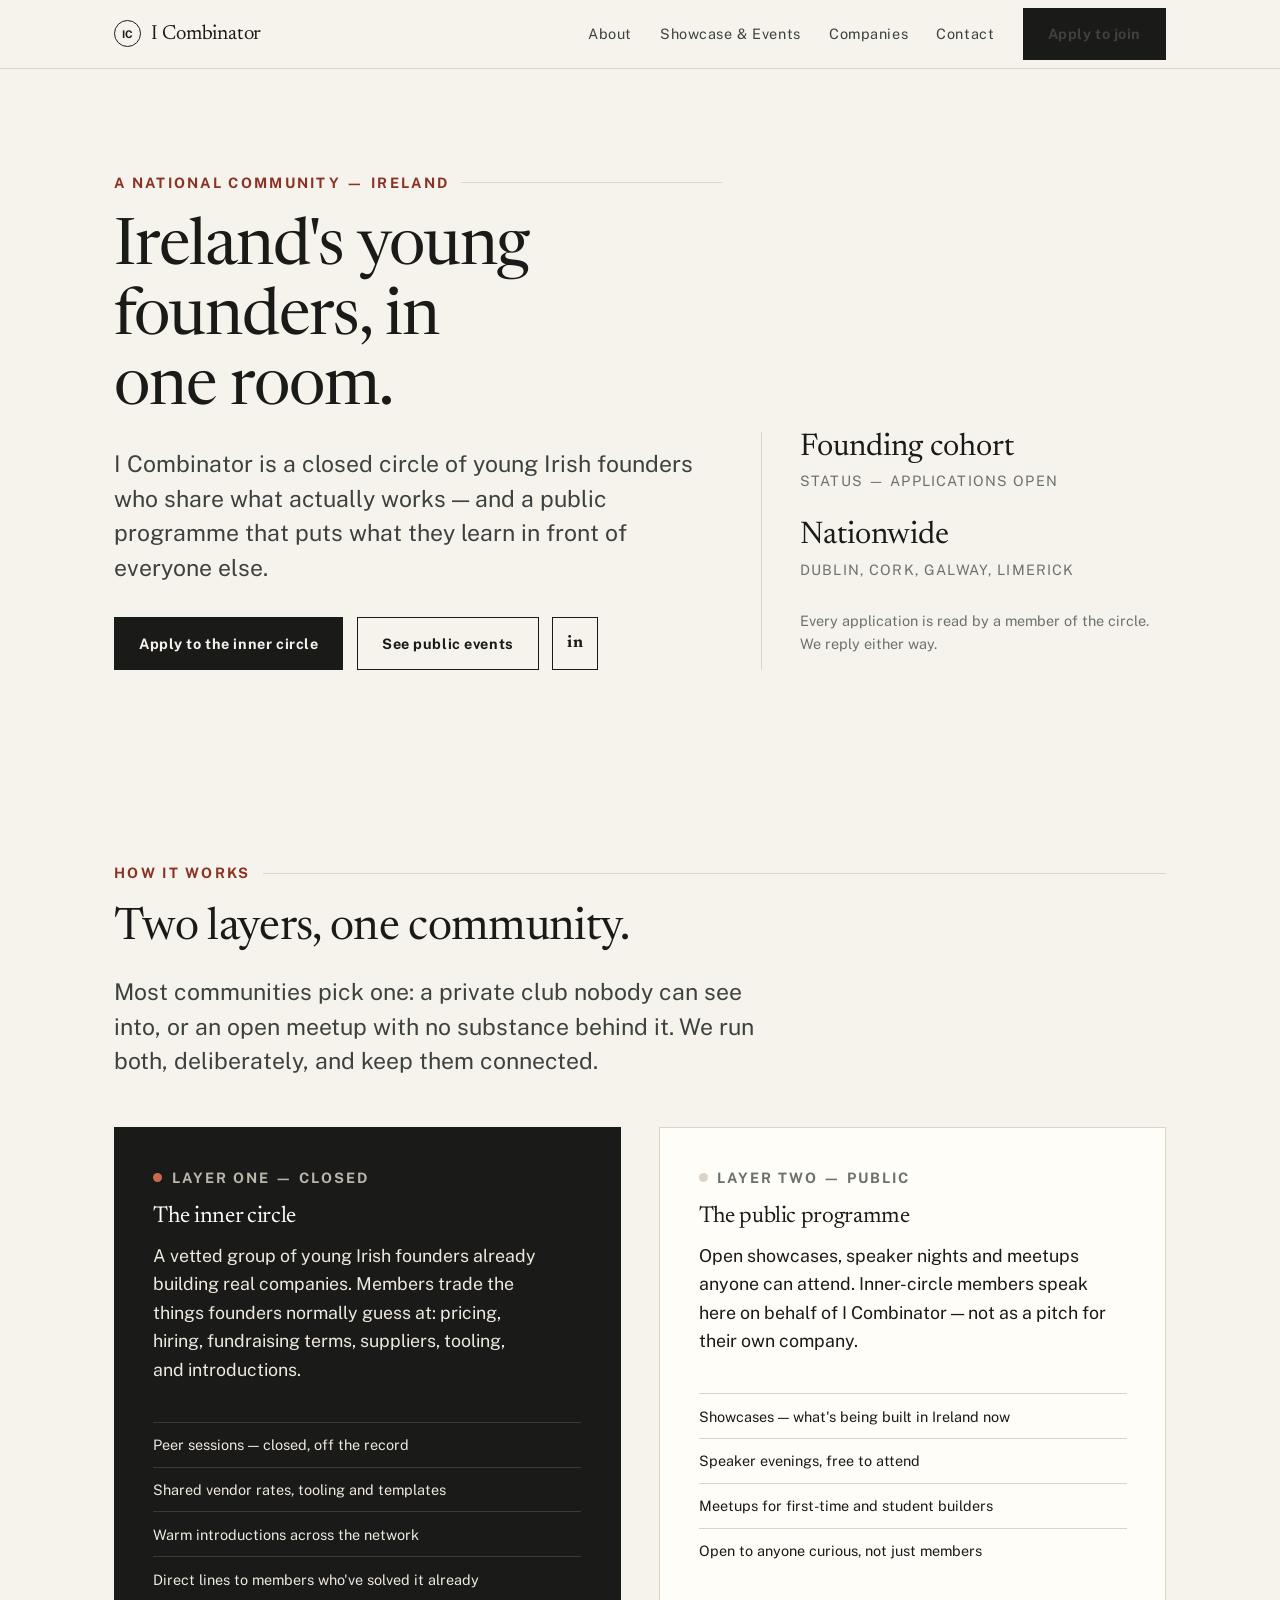
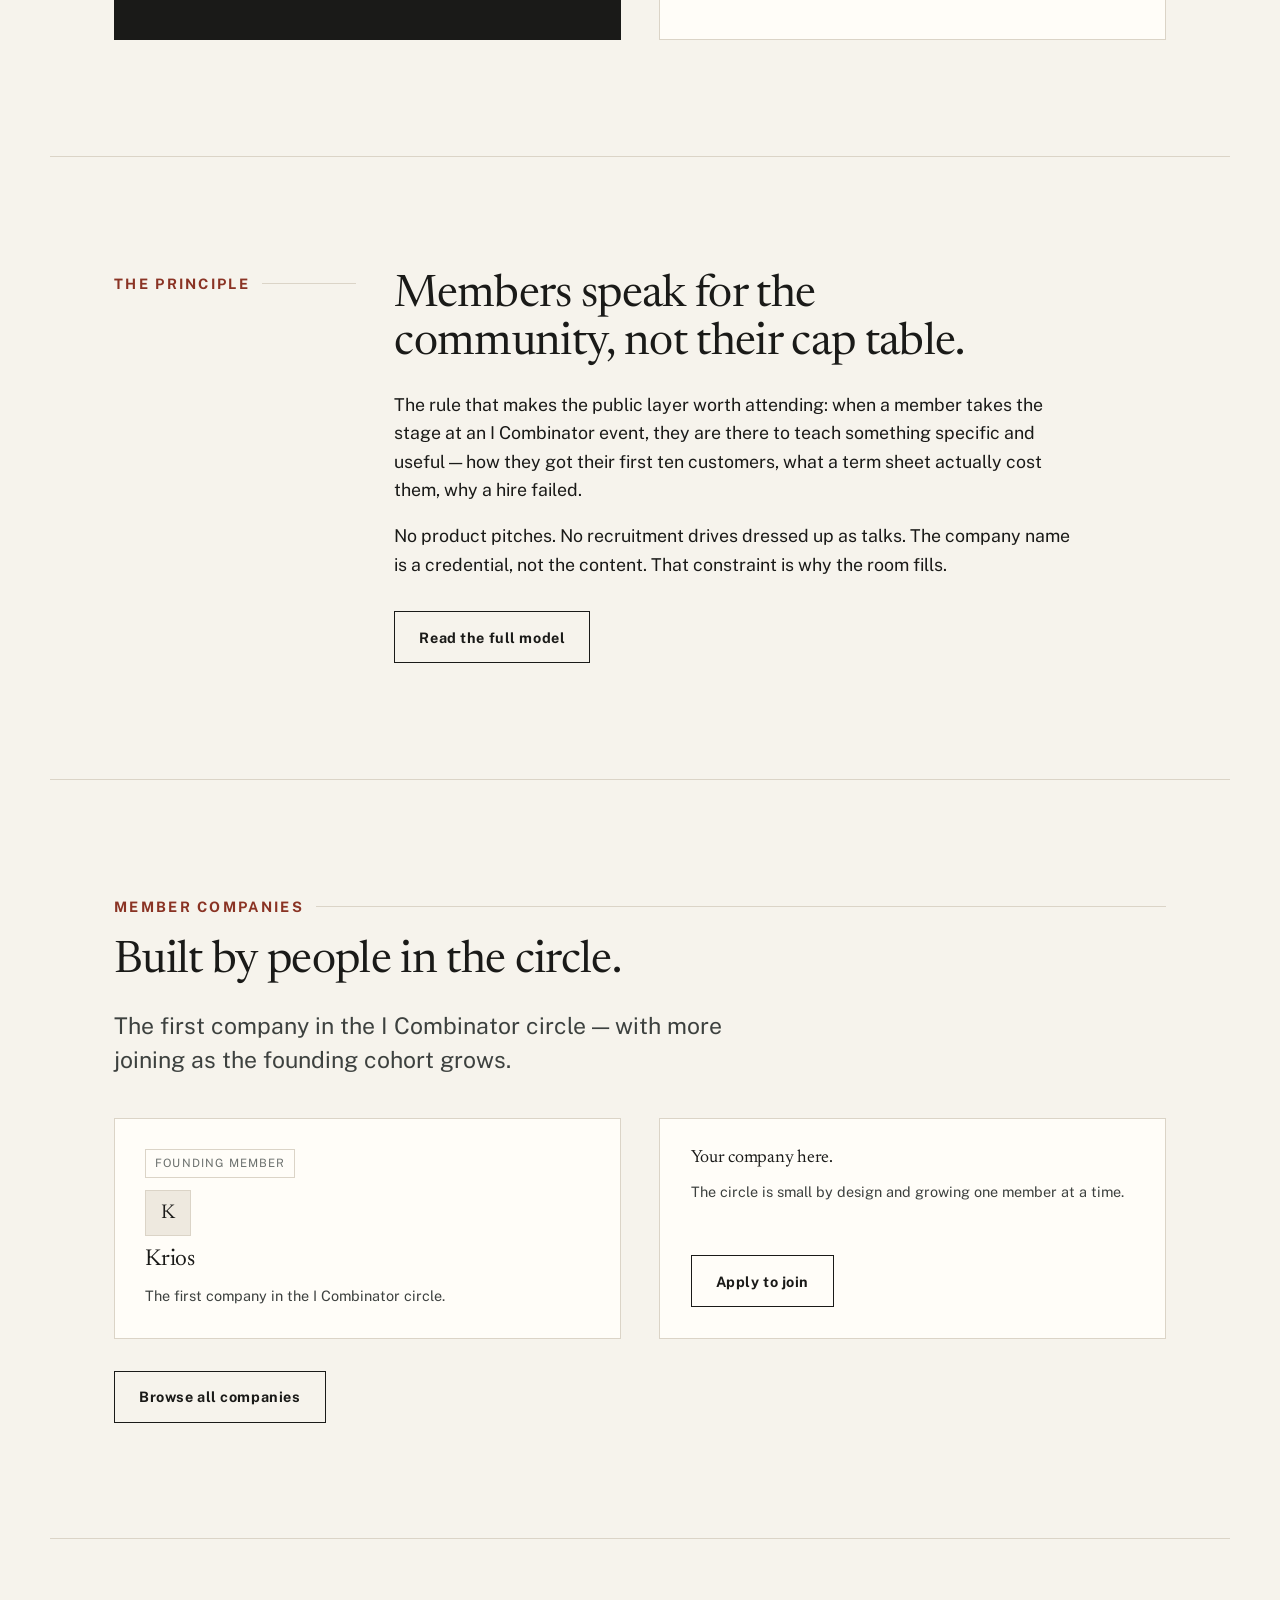
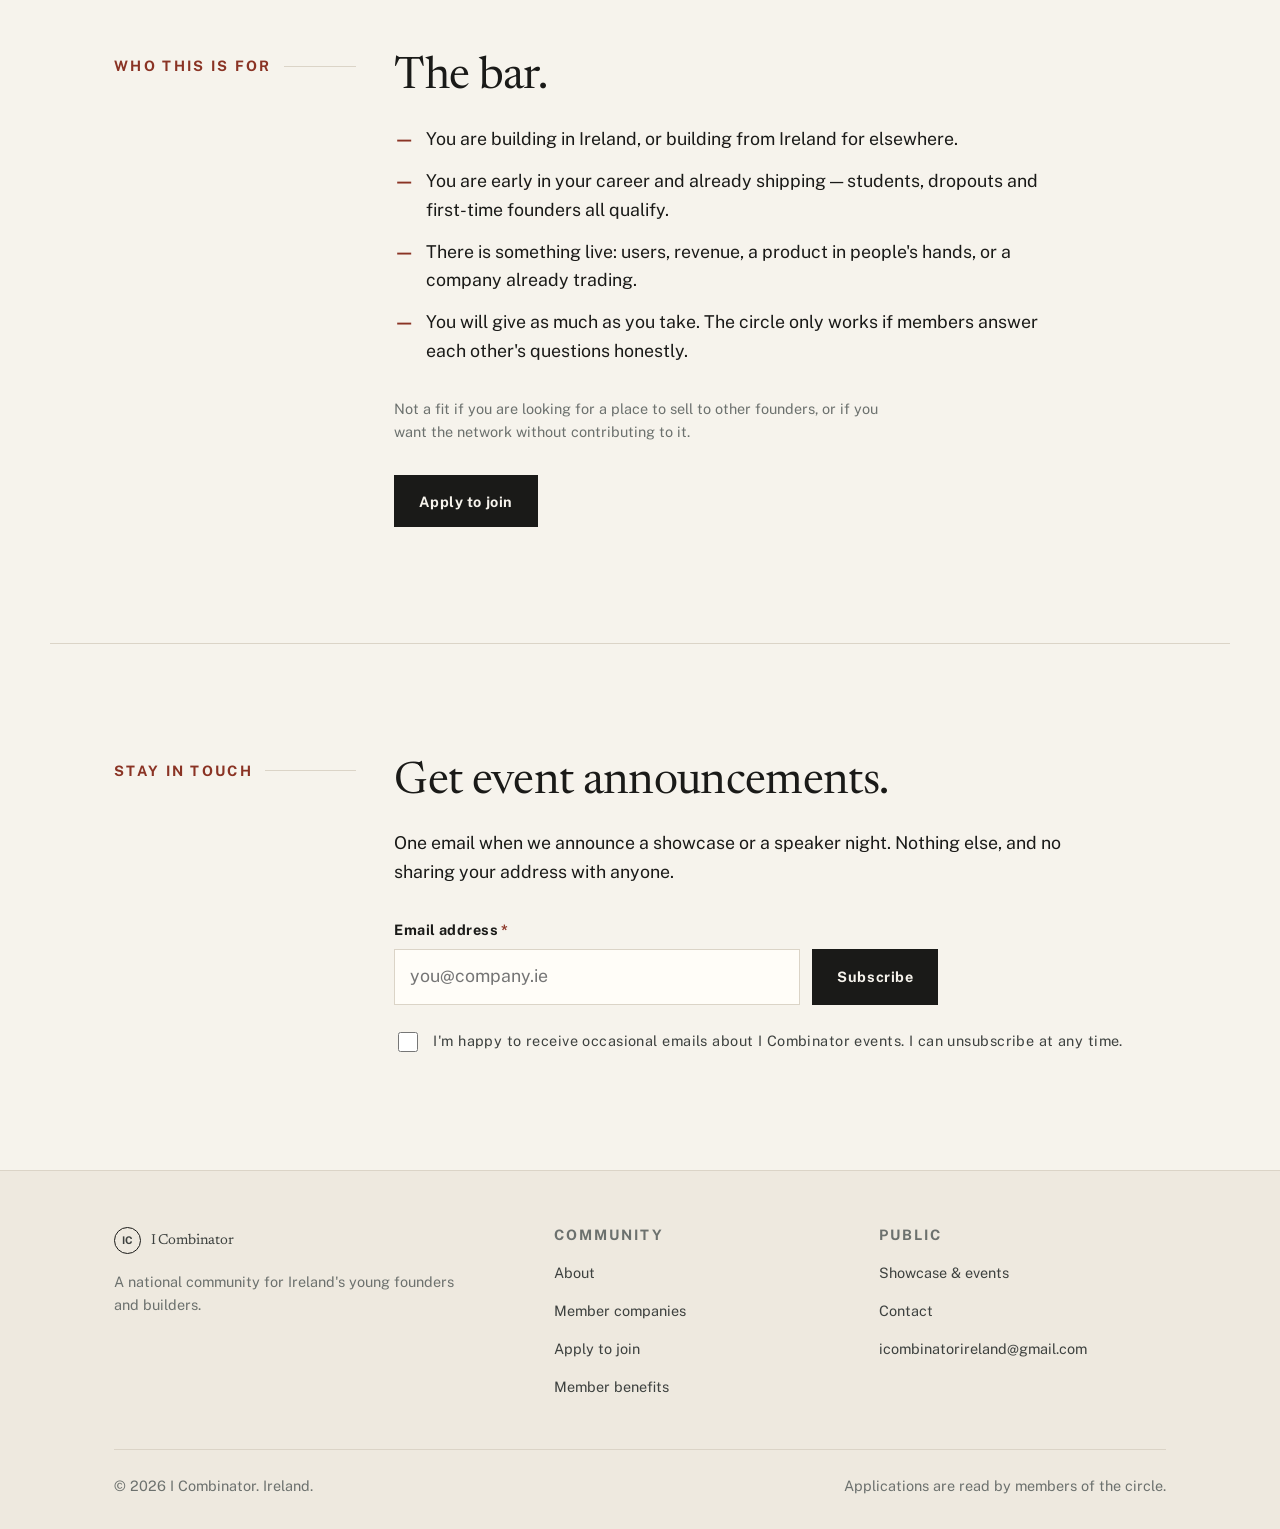
==== commit 1c62336a: "Move LinkedIn link into a square icon button beside 'See public events' - index.html: removed the be" ====
--- a/index.html
+++ b/index.html
@@ -34,13 +34,6 @@
   </div>
 </header>
 
-<div class="wrap" style="padding:.55rem var(--pad-x);border-bottom:1px solid var(--line)">
-  <a href="https://www.linkedin.com/company/icombinatorireland/" target="_blank" rel="noopener noreferrer"
-     style="font-size:var(--step--1);color:var(--ink-mute);text-decoration:none;display:inline-flex;align-items:center;gap:.4rem">
-    <span aria-hidden="true">in</span> Follow I Combinator on LinkedIn
-  </a>
-</div>
-
 <main id="main">
 
   <section class="hero wrap">
@@ -53,6 +46,8 @@
         <div class="btn-row">
           <a class="btn" href="apply.html">Apply to the inner circle</a>
           <a class="btn btn--ghost" href="events.html">See public events</a>
+          <a class="btn btn--ghost btn--square" href="https://www.linkedin.com/company/icombinatorireland/"
+             target="_blank" rel="noopener noreferrer" aria-label="I Combinator on LinkedIn">in</a>
         </div>
       </div>
       <div class="hero__meta">
--- a/assets/css/site.css
+++ b/assets/css/site.css
@@ -110,6 +110,7 @@
 .btn:hover { background: var(--accent); border-color: var(--accent); }
 .btn--ghost { background: transparent; color: var(--ink); }
 .btn--ghost:hover { background: var(--ink); color: var(--paper); border-color: var(--ink); }
+.btn--square { width: 46px; padding: 0; flex: none; font-family: var(--serif); font-size: 1.05rem; }
 .btn-row { display: flex; flex-wrap: wrap; gap: .85rem; margin-top: 2rem; }
 
 /* ---------- hero ---------- */
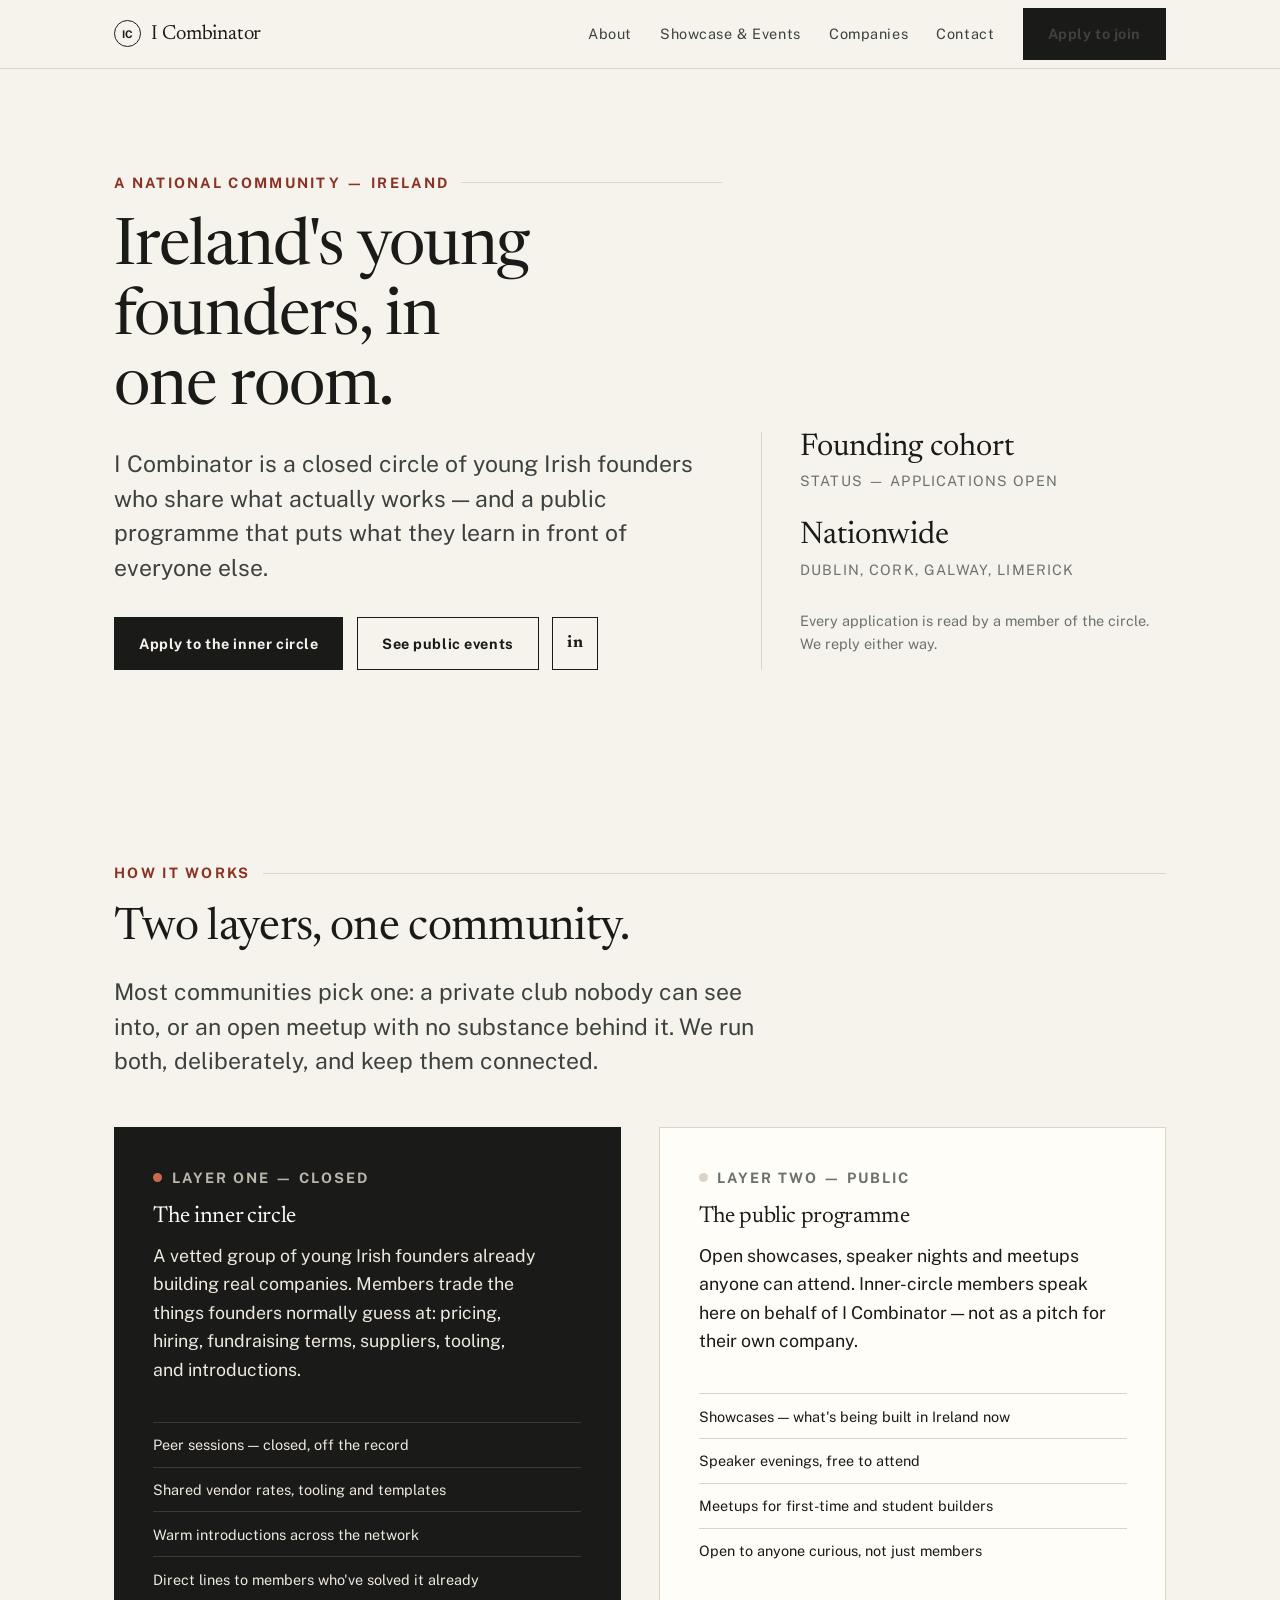
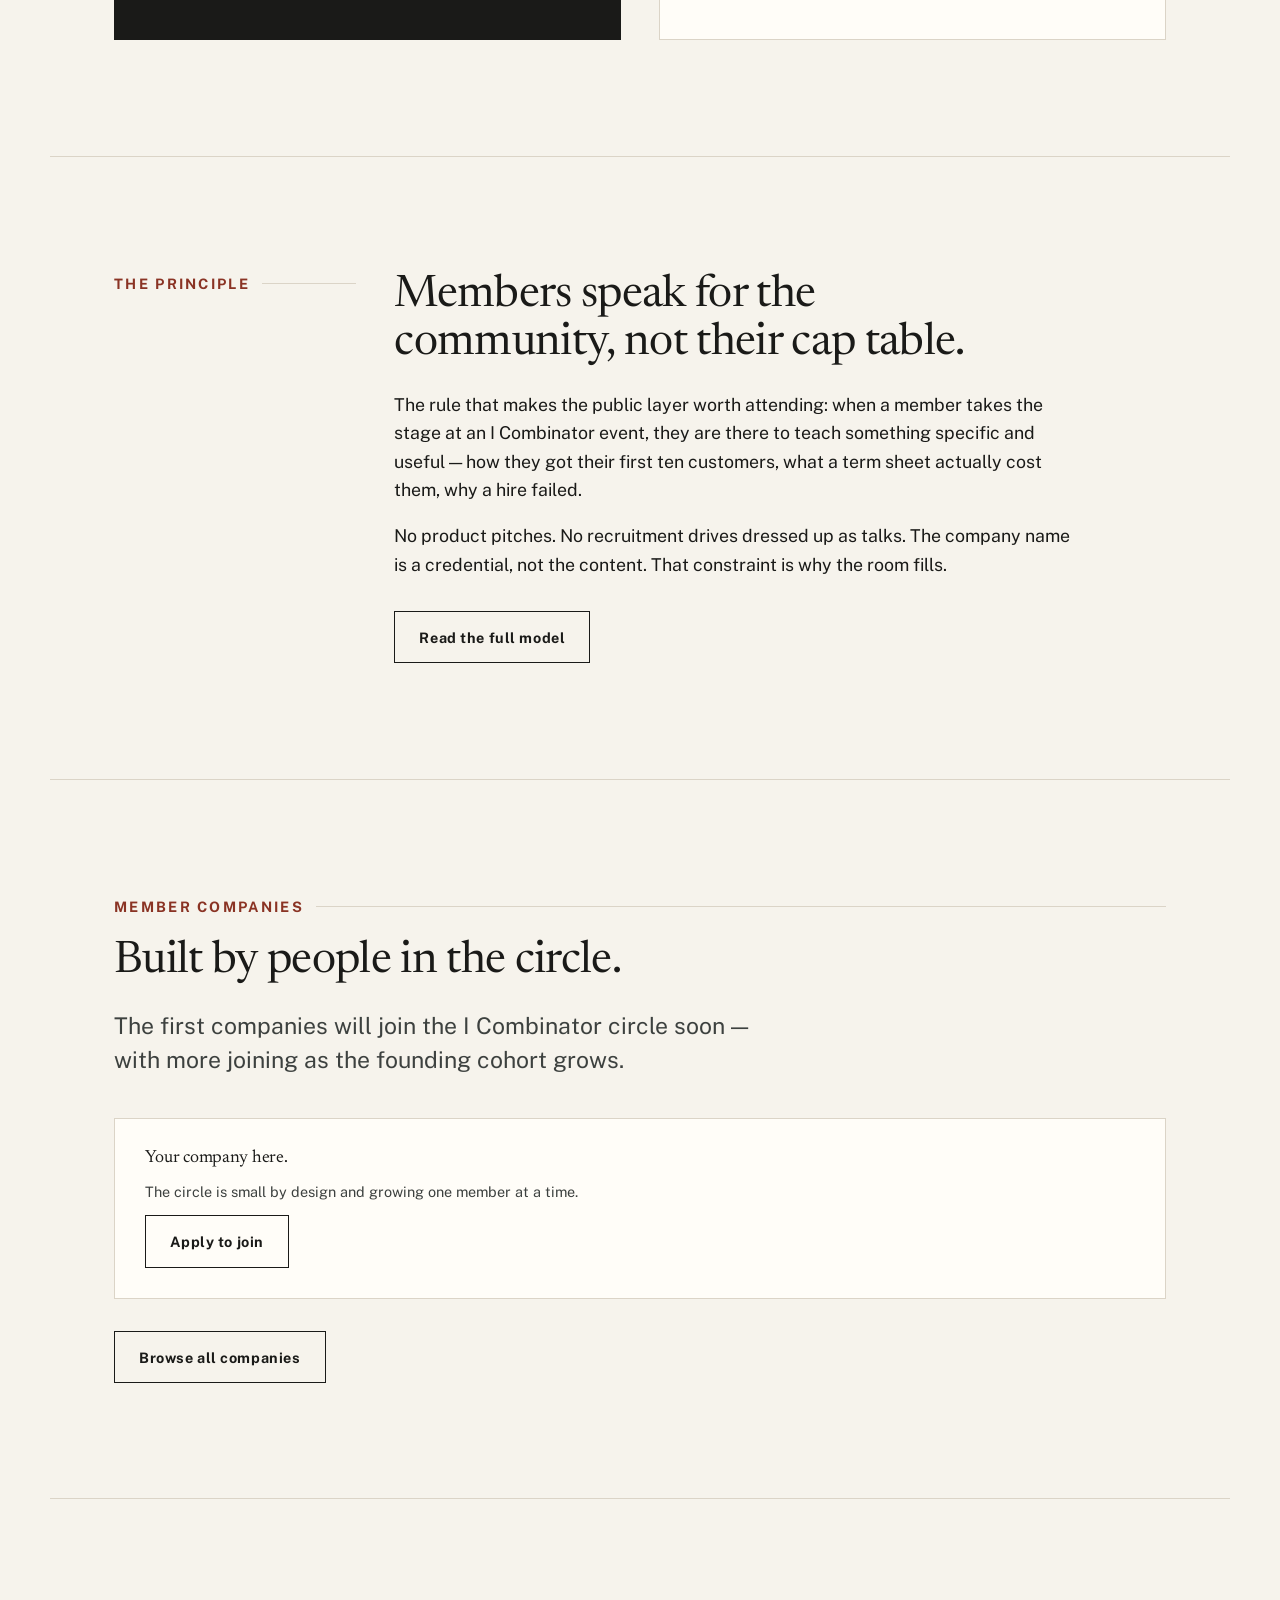
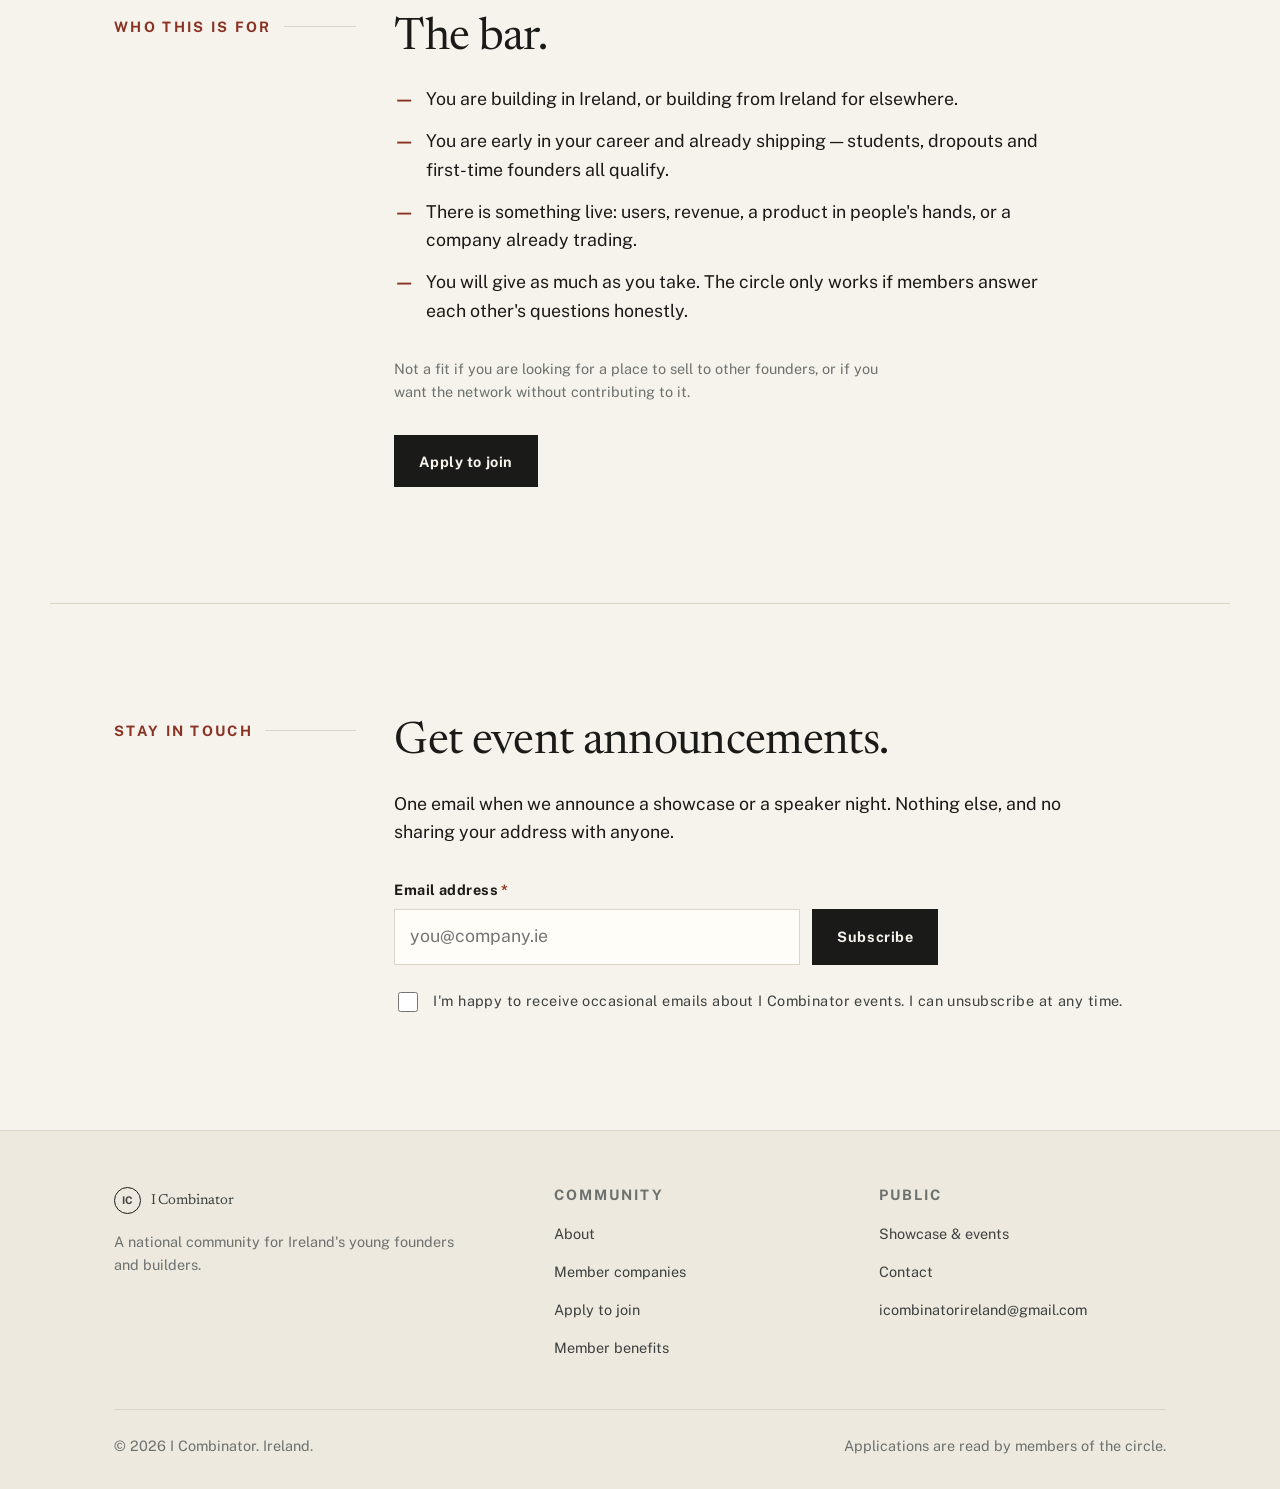
==== commit 75e17363: "Remove Krios company references from site" ====
--- a/index.html
+++ b/index.html
@@ -115,15 +115,9 @@
   <section class="section wrap">
     <p class="eyebrow">Member companies</p>
     <h2>Built by people in the circle.</h2>
-    <p class="lede">The first company in the I Combinator circle — with more joining as the
-      founding cohort grows.</p>
+    <p class="lede">The first companies will join the I Combinator circle soon — with more
+      joining as the founding cohort grows.</p>
     <div class="grid-3" style="margin-top:2.5rem">
-      <article class="card company">
-        <span class="tag" style="align-self:flex-start">Founding member</span>
-        <span class="company__logo" aria-hidden="true">K</span>
-        <h3 class="company__name">Krios</h3>
-        <p class="company__desc">The first company in the I Combinator circle.</p>
-      </article>
       <article class="card company" style="justify-content:center;align-items:flex-start">
         <h3 class="company__name" style="font-size:var(--step-0)">Your company here.</h3>
         <p class="company__desc">The circle is small by design and growing one member at a time.</p>
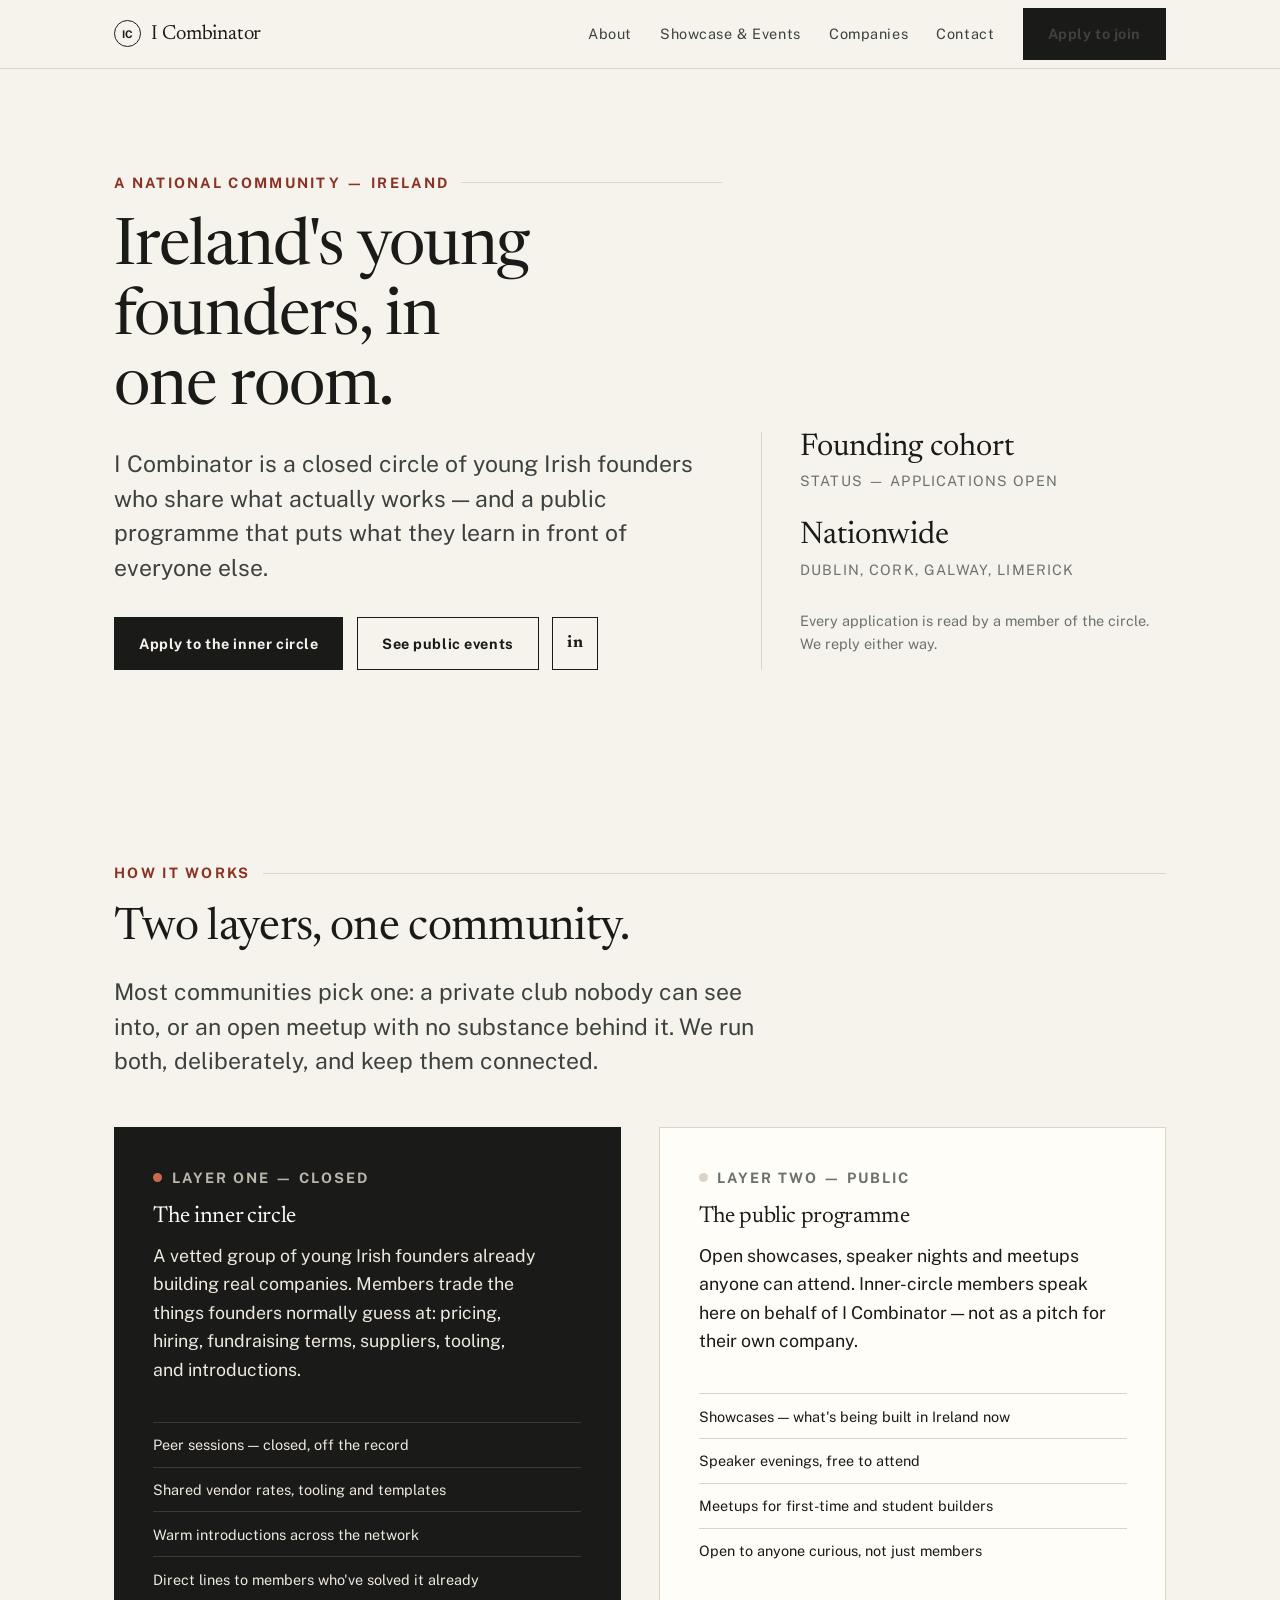
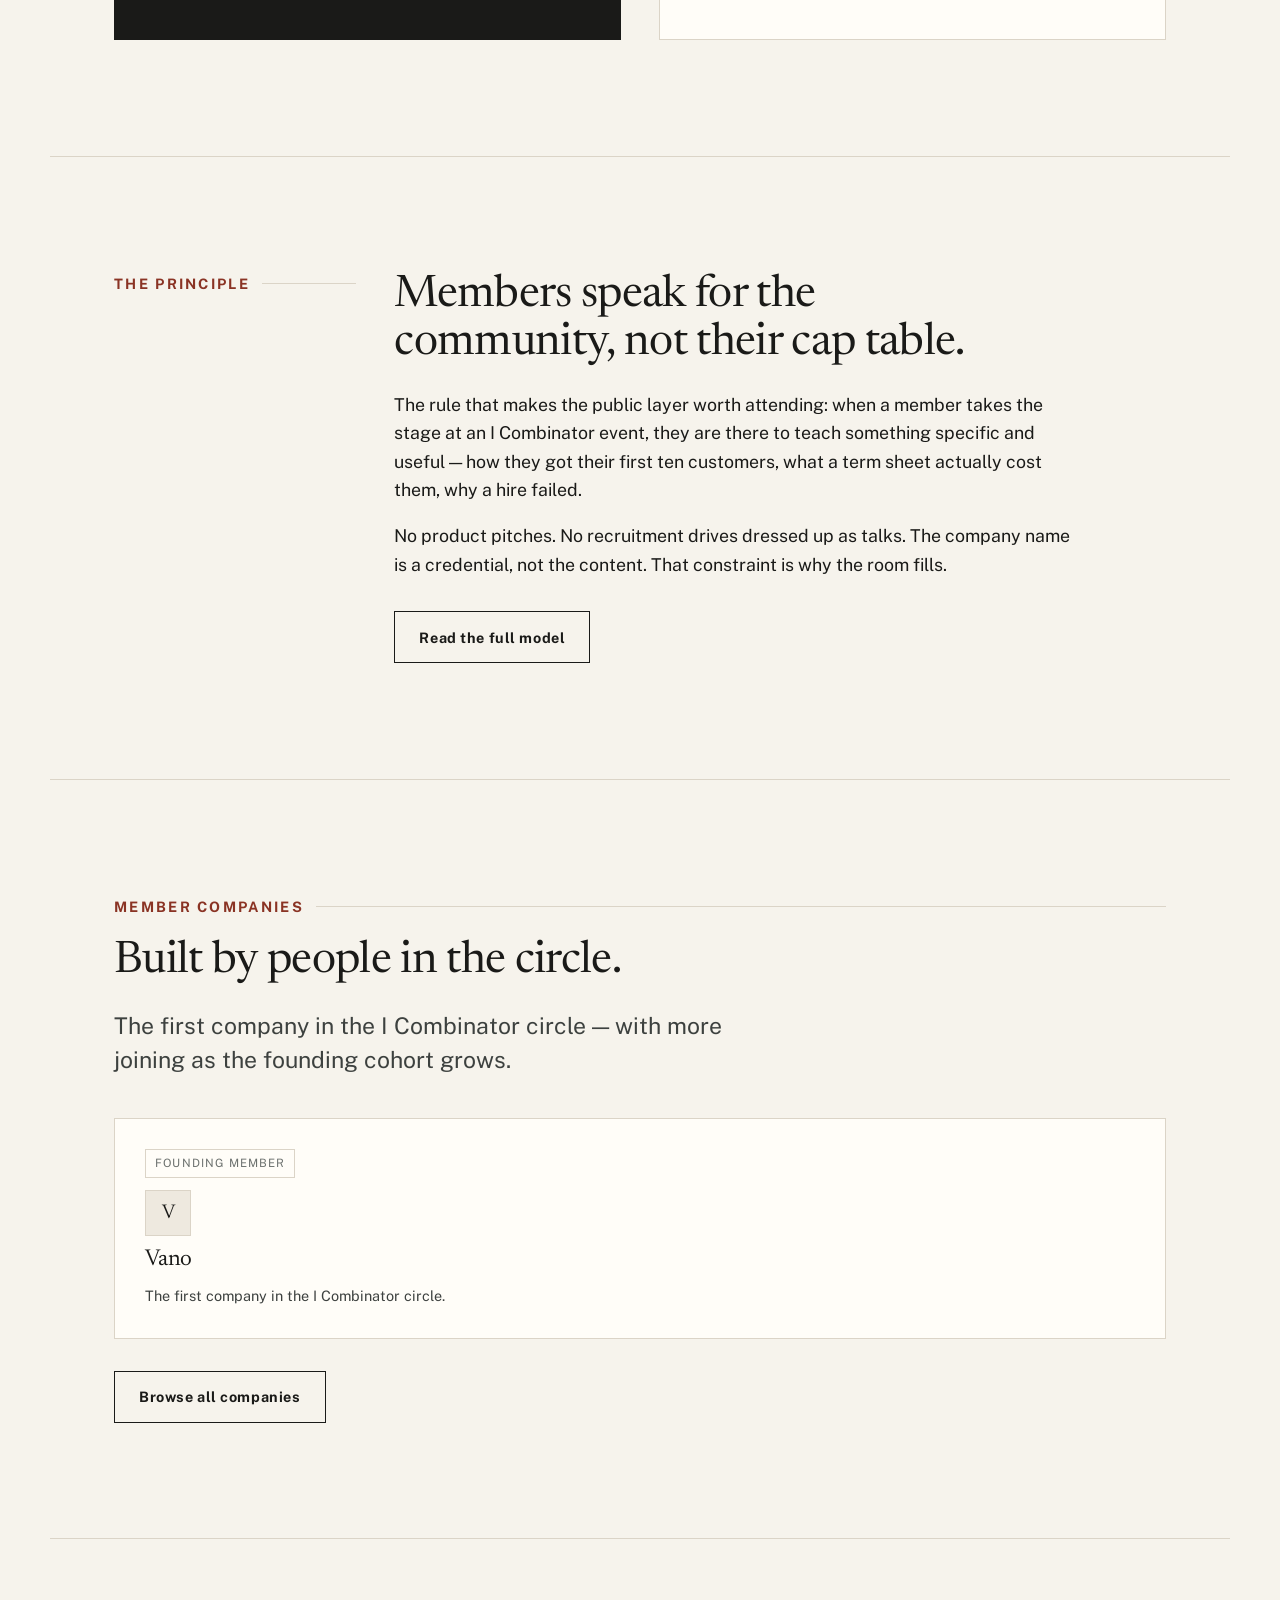
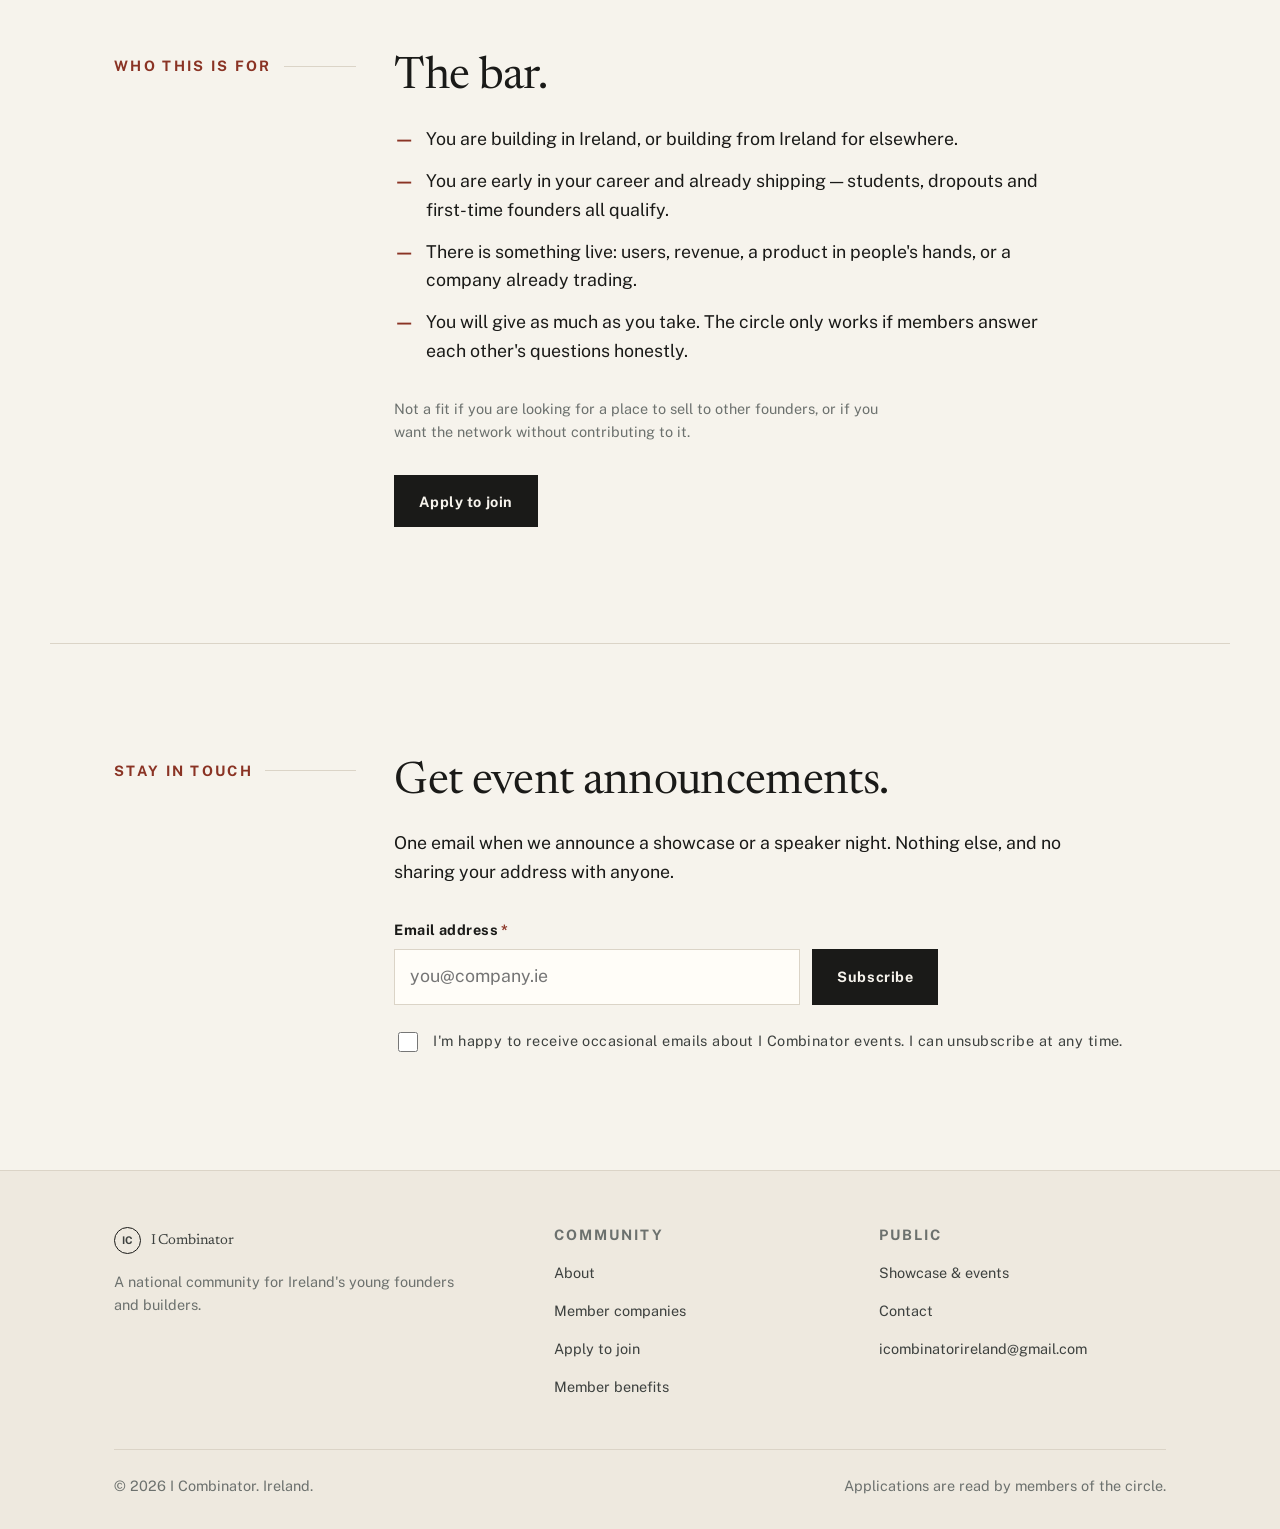
==== commit 77edd702: "Replace placeholder company card with Vano" ====
--- a/index.html
+++ b/index.html
@@ -115,13 +115,14 @@
   <section class="section wrap">
     <p class="eyebrow">Member companies</p>
     <h2>Built by people in the circle.</h2>
-    <p class="lede">The first companies will join the I Combinator circle soon — with more
-      joining as the founding cohort grows.</p>
+    <p class="lede">The first company in the I Combinator circle — with more joining as the
+      founding cohort grows.</p>
     <div class="grid-3" style="margin-top:2.5rem">
-      <article class="card company" style="justify-content:center;align-items:flex-start">
-        <h3 class="company__name" style="font-size:var(--step-0)">Your company here.</h3>
-        <p class="company__desc">The circle is small by design and growing one member at a time.</p>
-        <a class="btn btn--ghost" href="apply.html" style="margin-top:auto">Apply to join</a>
+      <article class="card company">
+        <span class="tag" style="align-self:flex-start">Founding member</span>
+        <span class="company__logo" aria-hidden="true">V</span>
+        <h3 class="company__name">Vano</h3>
+        <p class="company__desc">The first company in the I Combinator circle.</p>
       </article>
     </div>
     <div class="btn-row"><a class="btn btn--ghost" href="companies.html">Browse all companies</a></div>
